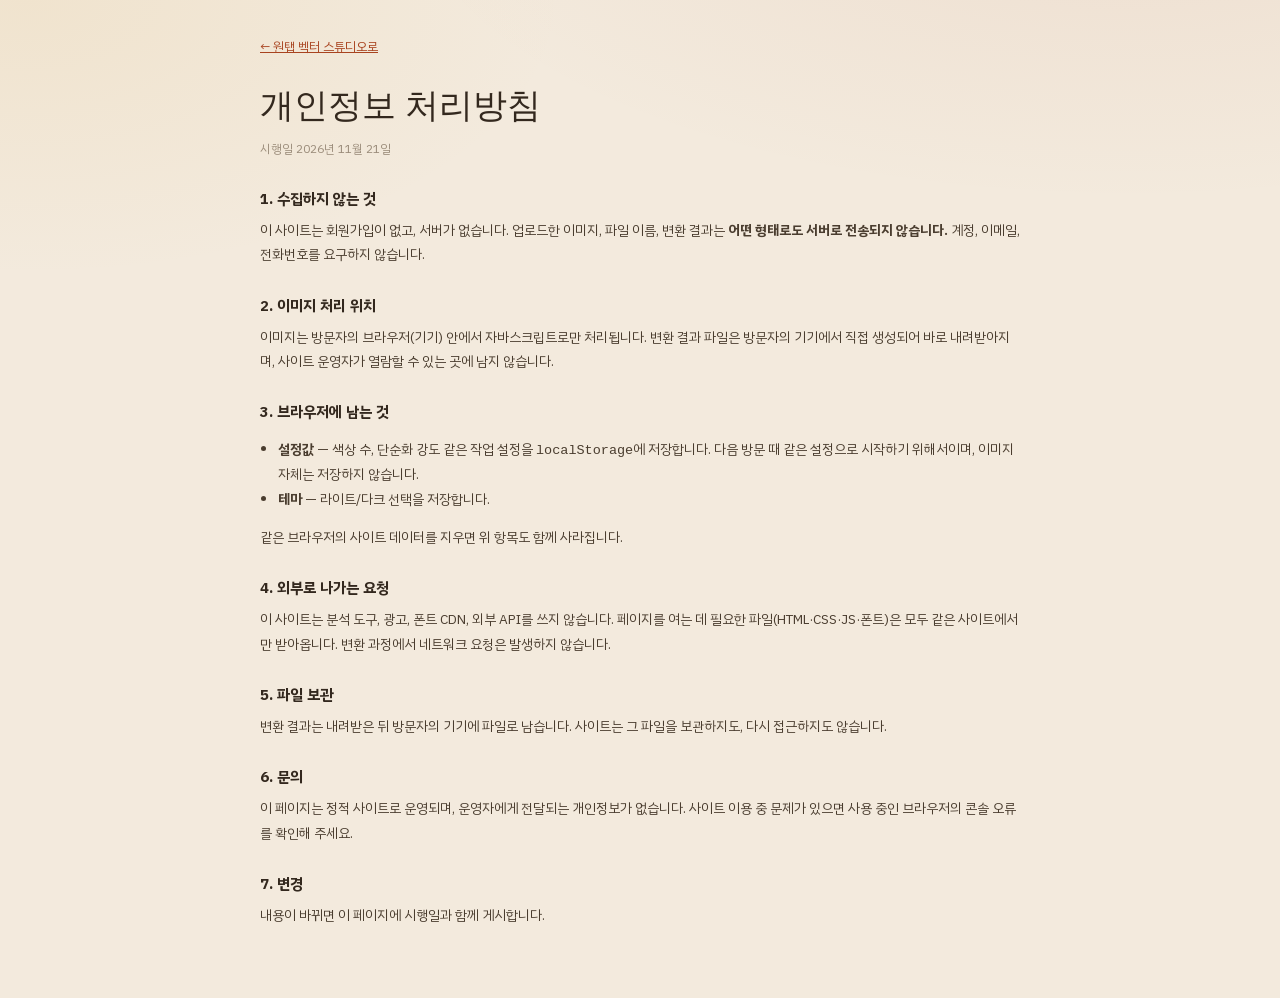
==== privacy.html @ 35d9eb22 "Deploy ai-vector-studio static web app (production files only)" ====
<!DOCTYPE html>
<html lang="ko" data-theme="light">
<head>
<meta charset="utf-8" />
<meta name="viewport" content="width=device-width, initial-scale=1" />
<title>개인정보 처리방침 — 원탭 벡터 스튜디오</title>
<meta name="description" content="원탭 벡터 스튜디오는 이미지를 서버로 보내지 않습니다. 브라우저 안에서만 처리하고 아무것도 저장하지 않습니다." />
<meta name="theme-color" content="#F3EADD" />
<link rel="icon" href="favicon.svg" type="image/svg+xml" />
<link rel="stylesheet" href="tokens.css" />
<link rel="stylesheet" href="styles.css" />
<style>
  .doc { max-width: 760px; margin: 0 auto; padding: 36px 0 70px; }
  .doc h1 { font-family: var(--font-num); font-size: 34px; font-weight: 400; margin-bottom: 6px; }
  .doc .date { color: var(--ink-4); font-size: 12px; margin-bottom: 26px; }
  .doc h2 { font-size: 15px; margin: 26px 0 8px; }
  .doc p, .doc li { font-size: 13.5px; color: var(--ink-2); line-height: 1.8; }
  .doc ul { padding-left: 18px; }
  .doc a { color: var(--accent); }
  .back { display: inline-block; margin-bottom: 22px; font-size: 12.5px; }
</style>
</head>
<body>
<main class="doc">
  <a class="back" href="index.html">← 원탭 벡터 스튜디오로</a>
  <h1>개인정보 처리방침</h1>
  <p class="date">시행일 2026년 11월 21일</p>

  <h2>1. 수집하지 않는 것</h2>
  <p>이 사이트는 회원가입이 없고, 서버가 없습니다. 업로드한 이미지, 파일 이름, 변환 결과는 <b>어떤 형태로도 서버로 전송되지 않습니다.</b> 계정, 이메일, 전화번호를 요구하지 않습니다.</p>

  <h2>2. 이미지 처리 위치</h2>
  <p>이미지는 방문자의 브라우저(기기) 안에서 자바스크립트로만 처리됩니다. 변환 결과 파일은 방문자의 기기에서 직접 생성되어 바로 내려받아지며, 사이트 운영자가 열람할 수 있는 곳에 남지 않습니다.</p>

  <h2>3. 브라우저에 남는 것</h2>
  <ul>
    <li><b>설정값</b> — 색상 수, 단순화 강도 같은 작업 설정을 <code>localStorage</code>에 저장합니다. 다음 방문 때 같은 설정으로 시작하기 위해서이며, 이미지 자체는 저장하지 않습니다.</li>
    <li><b>테마</b> — 라이트/다크 선택을 저장합니다.</li>
  </ul>
  <p>같은 브라우저의 사이트 데이터를 지우면 위 항목도 함께 사라집니다.</p>

  <h2>4. 외부로 나가는 요청</h2>
  <p>이 사이트는 분석 도구, 광고, 폰트 CDN, 외부 API를 쓰지 않습니다. 페이지를 여는 데 필요한 파일(HTML·CSS·JS·폰트)은 모두 같은 사이트에서만 받아옵니다. 변환 과정에서 네트워크 요청은 발생하지 않습니다.</p>

  <h2>5. 파일 보관</h2>
  <p>변환 결과는 내려받은 뒤 방문자의 기기에 파일로 남습니다. 사이트는 그 파일을 보관하지도, 다시 접근하지도 않습니다.</p>

  <h2>6. 문의</h2>
  <p>이 페이지는 정적 사이트로 운영되며, 운영자에게 전달되는 개인정보가 없습니다. 사이트 이용 중 문제가 있으면 사용 중인 브라우저의 콘솔 오류를 확인해 주세요.</p>

  <h2>7. 변경</h2>
  <p>내용이 바뀌면 이 페이지에 시행일과 함께 게시합니다.</p>
</main>
</body>
</html>
---- tokens.css ----
/* ============================================================
   tokens.css · packages/design-ref-engine.js 의 cream-editorial 프리셋을 그대로 출력
   생성: node -e "require('./packages/design-ref-engine.js').toCSS('cream-editorial')"
   ============================================================ */

/* 크림 에디토리얼 · Cream Editorial — generated by design-ref-engine v2.0.0 */
:root {
  /* color · 60-30-10 */
  --pm-bg: #F3EADD;   /* 60% */
  --pm-surface: #FFFCF6;   /* 30% */
  --pm-ink: #33281E;
  --pm-sub: #6A5B4A;
  --pm-line: #E0D2BE;
  --pm-accent: #A8431F;   /* 10% */
  --pm-accent-ink: #FFF8F0;
  --pm-accent-soft: #F6E3D6;

  /* type · modular scale 17px × 1.28 */
  --pm-font-display: "Nanum Myeongjo", "Noto Serif KR", "Apple SD Gothic Neo", Georgia, "Times New Roman", serif;
  --pm-font-body: "Pretendard", "Pretendard Variable", -apple-system, BlinkMacSystemFont, "Apple SD Gothic Neo", "Malgun Gothic", "Helvetica Neue", Arial, sans-serif;
  --pm-font-mono: "JetBrains Mono", "D2Coding", "SFMono-Regular", Consolas, "Liberation Mono", monospace;
  --pm-text-micro: 10px;
  --pm-leading-micro: 14px;
  --pm-tracking-micro: 0.12em;
  --pm-text-caption: 13px;
  --pm-leading-caption: 20px;
  --pm-tracking-caption: 0.02em;
  --pm-text-body: 17px;
  --pm-leading-body: 31px;
  --pm-tracking-body: 0.005em;
  --pm-text-lead: 22px;
  --pm-leading-lead: 37px;
  --pm-tracking-lead: 0em;
  --pm-text-h2: 36px;
  --pm-leading-h2: 48px;
  --pm-tracking-h2: 0em;
  --pm-text-h1: 46px;
  --pm-leading-h1: 54px;
  --pm-tracking-h1: -0.015em;
  --pm-text-display: 58px;
  --pm-leading-display: 63px;
  --pm-tracking-display: -0.02em;

  /* space · 8pt */
  --pm-space-0: 4px;
  --pm-space-1: 8px;
  --pm-space-2: 12px;
  --pm-space-3: 16px;
  --pm-space-4: 24px;
  --pm-space-5: 32px;
  --pm-space-6: 48px;
  --pm-space-7: 64px;
  --pm-space-8: 96px;
  --pm-gutter: 32px;
  --pm-margin: 56px;
  --pm-section-gap: 72px;
  --pm-max-width: 1080px;

  /* shape */
  --pm-radius: 4px;
  --pm-border: 1px solid #E0D2BE;
  --pm-shadow: 0 2px 18px -8px rgba(51,40,30,.22);
  --pm-cta-radius: 999px;
  --pm-cta-height: 52px;
}

.pm-canvas { background: var(--pm-bg); color: var(--pm-ink); }
.pm-card { background: var(--pm-surface); border-radius: var(--pm-radius); border: var(--pm-border); box-shadow: var(--pm-shadow); padding: var(--pm-space-5); }
.pm-display { font-family: var(--pm-font-display); font-size: var(--pm-text-display); line-height: var(--pm-leading-display); letter-spacing: var(--pm-tracking-display); font-weight: 700; }
.pm-h2 { font-family: var(--pm-font-display); font-size: var(--pm-text-h2); line-height: var(--pm-leading-h2); font-weight: 600; }
.pm-body { font-family: var(--pm-font-body); font-size: var(--pm-text-body); line-height: var(--pm-leading-body); color: var(--pm-ink); }
.pm-capa { font-family: var(--pm-font-body); font-size: var(--pm-text-caption); line-height: var(--pm-leading-caption); color: var(--pm-sub); }
.pm-cta { background: var(--pm-accent); color: var(--pm-accent-ink); border-radius: var(--pm-cta-radius); height: var(--pm-cta-height); font-weight: 700; }
.pm-badge { background: var(--pm-accent); color: var(--pm-accent-ink); }
---- styles.css ----
/* ============================================================
   원탭 벡터 스튜디오 · styles.css
   크림 에디토리얼(design-ref-engine) 토큰 위에 얹은 인쇄 도구 UI.
   빌드 없음. 라이트 기본 + [data-theme="dark"].
   ============================================================ */

@font-face {
  font-family: 'PlexKR';
  src: url('assets/fonts/plexkr-Regular.woff2') format('woff2');
  font-weight: 400; font-style: normal; font-display: swap;
}
@font-face {
  font-family: 'PlexKR';
  src: url('assets/fonts/plexkr-SemiBold.woff2') format('woff2');
  font-weight: 500 600; font-style: normal; font-display: swap;
}
@font-face {
  font-family: 'PlexKR';
  src: url('assets/fonts/plexkr-Bold.woff2') format('woff2');
  font-weight: 700 900; font-style: normal; font-display: swap;
}

:root {
  --font: 'PlexKR', -apple-system, BlinkMacSystemFont, 'Segoe UI', 'Apple SD Gothic Neo', 'Malgun Gothic', sans-serif;
  --font-num: Georgia, 'Times New Roman', 'Nanum Myeongjo', serif;
  --mono: ui-monospace, SFMono-Regular, 'SF Mono', Menlo, Consolas, monospace;

  --bg: var(--pm-bg);
  --surface: var(--pm-surface);
  --surface-2: #FBF5EA;
  --surface-3: #F6EDDF;
  --ink: var(--pm-ink);
  --ink-2: #4A3D2F;
  --ink-3: var(--pm-sub);
  --ink-4: #9A8B79;
  --line: var(--pm-line);
  --line-2: #D3C2AA;
  --accent: var(--pm-accent);
  --accent-2: #8C3618;
  --accent-soft: var(--pm-accent-soft);
  --ok: #2F6B3F;
  --ok-soft: #E7F0E4;
  --warn: #8A5A12;
  --warn-soft: #F8EEDB;
  --danger: #9C2A1C;
  --danger-soft: #F8E3DF;

  --r: 3px;
  --r-md: 6px;
  --shadow-1: 0 1px 2px rgba(51, 40, 30, .06);
  --shadow-2: 0 14px 34px -18px rgba(51, 40, 30, .38), 0 2px 6px rgba(51, 40, 30, .06);
  --topbar-h: 66px;
  --sheet: #FFFFFF;
}

[data-theme="dark"] {
  --bg: #17120D;
  --surface: #211A13;
  --surface-2: #251D15;
  --surface-3: #2C231A;
  --ink: #F3E8D8;
  --ink-2: #DFD0BB;
  --ink-3: #B5A38C;
  --ink-4: #8A7862;
  --line: #3A2E22;
  --line-2: #4A3A2A;
  --accent: #E0743F;
  --accent-2: #F09060;
  --accent-soft: #3A2418;
  --ok: #8CC79A;
  --ok-soft: #23301F;
  --warn: #E0B268;
  --warn-soft: #33281A;
  --danger: #E58B7B;
  --danger-soft: #38201B;
  --shadow-1: 0 1px 2px rgba(0, 0, 0, .4);
  --shadow-2: 0 18px 40px -20px rgba(0, 0, 0, .8), 0 2px 8px rgba(0, 0, 0, .4);
  --sheet: #FFFDF8;
}

* { box-sizing: border-box; }
html { -webkit-text-size-adjust: 100%; }
body {
  margin: 0;
  font-family: var(--font);
  font-size: 14px;
  line-height: 1.6;
  color: var(--ink);
  background: var(--bg);
  background-image:
    radial-gradient(1200px 520px at 88% -12%, rgba(168, 67, 31, .07), rgba(168, 67, 31, 0) 62%),
    radial-gradient(900px 460px at 2% 0%, rgba(214, 168, 74, .10), rgba(214, 168, 74, 0) 60%);
  min-height: 100vh;
}
h1, h2, h3, p, figure { margin: 0; }
button, input, select { font: inherit; color: inherit; }
button { cursor: pointer; background: none; border: 0; }
a { color: var(--accent); }

.skip {
  position: absolute; left: -999px; top: 0; z-index: 100;
  background: var(--accent); color: #fff; padding: 10px 16px;
}
.skip:focus { left: 8px; top: 8px; }

/* ── 상단 바 ───────────────────────────────────────────── */
.topbar {
  position: sticky; top: 0; z-index: 40;
  height: var(--topbar-h);
  background: color-mix(in srgb, var(--surface) 88%, transparent);
  backdrop-filter: blur(10px);
  border-bottom: 1px solid var(--line);
}
.bar-in {
  max-width: 1760px; height: 100%; margin: 0 auto;
  padding: 0 22px;
  display: flex; align-items: center; gap: 26px;
}
.brand { display: flex; align-items: center; gap: 11px; text-decoration: none; color: inherit; flex: none; }
.brand svg { display: block; }
.brand-t { display: flex; flex-direction: column; line-height: 1.12; }
.brand-t strong { font-size: 16.5px; font-weight: 700; letter-spacing: -.015em; }
.brand-t em {
  font-style: normal; font-size: 9.5px; letter-spacing: .17em;
  color: var(--ink-4); font-weight: 600; margin-top: 3px;
}
.tabs { display: flex; gap: 2px; flex: none; }
.tab {
  padding: 8px 14px; font-size: 13.5px; font-weight: 600; color: var(--ink-3);
  border-bottom: 2px solid transparent; margin-bottom: -19px; padding-bottom: 21px;
  transition: color .15s;
}
.tab:hover { color: var(--ink); }
.tab.is-on { color: var(--ink); border-bottom-color: var(--accent); }
.bar-actions { margin-left: auto; display: flex; align-items: center; gap: 10px; }
.status {
  font-size: 11.5px; color: var(--ink-4); letter-spacing: .02em;
  font-variant-numeric: tabular-nums; min-width: 74px; text-align: right;
}
.status.is-run { color: var(--accent); }
.status.is-done { color: var(--ok); }

.btn {
  display: inline-flex; align-items: center; gap: 7px;
  height: 36px; padding: 0 15px; border-radius: 999px;
  border: 1px solid var(--line-2); background: var(--surface);
  font-size: 13px; font-weight: 600; color: var(--ink);
  transition: background .15s, border-color .15s, transform .1s;
}
.btn:hover { background: var(--surface-3); }
.btn:active { transform: translateY(1px); }
.btn-primary {
  background: var(--accent); border-color: var(--accent); color: var(--pm-accent-ink);
}
.btn-primary:hover { background: var(--accent-2); border-color: var(--accent-2); }
.btn:disabled { opacity: .45; cursor: not-allowed; }
.btn-sm { height: 31px; padding: 0 12px; font-size: 12px; }
.icon-btn {
  width: 36px; height: 36px; border-radius: 50%; border: 1px solid var(--line-2);
  display: grid; place-items: center; color: var(--ink-2); background: var(--surface);
}
.icon-btn:hover { background: var(--surface-3); }

/* ── 뷰 전환 ───────────────────────────────────────────── */
.view { display: none; }
.view.is-on { display: block; }
main { max-width: 1760px; margin: 0 auto; padding: 18px 22px 60px; }

/* ── 스튜디오 3단 ─────────────────────────────────────── */
.studio {
  display: grid;
  grid-template-columns: 302px minmax(0, 1fr) 330px;
  gap: 16px;
  align-items: start;
}
.panel {
  background: var(--surface);
  border: 1px solid var(--line);
  border-radius: var(--r-md);
  box-shadow: var(--shadow-1);
}
.panel-in, .panel-out {
  position: sticky; top: calc(var(--topbar-h) + 16px);
  max-height: calc(100vh - var(--topbar-h) - 32px);
  overflow-y: auto;
  overscroll-behavior: contain;
  scrollbar-width: thin;
}
.blk { padding: 14px 16px 16px; border-bottom: 1px solid var(--line); }
.blk:last-child { border-bottom: 0; }
.blk h2 {
  display: flex; align-items: baseline; gap: 8px;
  font-size: 11px; letter-spacing: .14em; text-transform: uppercase;
  color: var(--ink-3); font-weight: 700; margin-bottom: 11px;
}
.blk h2 span {
  font-family: var(--font-num); font-size: 12px; letter-spacing: 0;
  color: var(--accent); font-style: italic;
}
.hint { font-size: 11.5px; color: var(--ink-4); line-height: 1.5; }
.hint em { font-style: normal; color: var(--ink-2); }

/* 업로드 */
.drop {
  border: 1px dashed var(--line-2); border-radius: var(--r);
  padding: 18px 12px; text-align: center; background: var(--surface-2);
  transition: border-color .15s, background .15s; cursor: pointer;
}
.drop:hover, .drop.is-over { border-color: var(--accent); background: var(--accent-soft); }
.drop svg { color: var(--accent); }
.drop strong { display: block; font-size: 13px; margin-top: 6px; }
.drop small { display: block; font-size: 11px; color: var(--ink-4); margin-top: 3px; }
.samples { display: grid; grid-template-columns: repeat(3, 1fr); gap: 6px; margin-top: 9px; }
.sample {
  border: 1px solid var(--line); border-radius: var(--r); overflow: hidden;
  background: var(--surface-2); padding: 0; position: relative; aspect-ratio: 1;
}
.sample img, .sample canvas { width: 100%; height: 100%; display: block; object-fit: cover; }
.sample span {
  position: absolute; inset: auto 0 0 0; font-size: 9.5px; letter-spacing: .04em;
  background: rgba(51, 40, 30, .72); color: #fff; padding: 2px 0; text-align: center;
}
.sample.is-on { outline: 2px solid var(--accent); outline-offset: 1px; }

/* 라벨·슬라이더 */
.row { display: flex; align-items: center; justify-content: space-between; gap: 10px; margin: 10px 0 4px; }
.row:first-child { margin-top: 0; }
.lab { font-size: 12.5px; color: var(--ink-2); font-weight: 500; }
.val {
  font-family: var(--mono); font-size: 11.5px; color: var(--ink-3);
  background: var(--surface-3); border: 1px solid var(--line);
  padding: 1px 6px; border-radius: 3px; font-variant-numeric: tabular-nums;
}
input[type="range"] {
  -webkit-appearance: none; appearance: none; width: 100%; height: 20px;
  background: none; margin: 2px 0 0;
}
input[type="range"]::-webkit-slider-runnable-track {
  height: 3px; background: var(--line-2); border-radius: 2px;
}
input[type="range"]::-moz-range-track { height: 3px; background: var(--line-2); border-radius: 2px; }
input[type="range"]::-webkit-slider-thumb {
  -webkit-appearance: none; width: 15px; height: 15px; border-radius: 50%;
  background: var(--surface); border: 2px solid var(--accent); margin-top: -6px;
  box-shadow: var(--shadow-1); cursor: pointer;
}
input[type="range"]::-moz-range-thumb {
  width: 13px; height: 13px; border-radius: 50%; background: var(--surface);
  border: 2px solid var(--accent); cursor: pointer;
}
input[type="range"]:focus-visible { outline: 2px solid var(--accent); outline-offset: 4px; }

.chips { display: flex; flex-wrap: wrap; gap: 5px; }
.chip {
  min-width: 38px; height: 29px; padding: 0 9px; border-radius: 3px;
  border: 1px solid var(--line-2); background: var(--surface-2);
  font-size: 12px; font-weight: 600; color: var(--ink-2);
  font-variant-numeric: tabular-nums;
}
.chip:hover { border-color: var(--accent); color: var(--ink); }
.chip.is-on { background: var(--ink); border-color: var(--ink); color: var(--surface); }
.seg {
  display: flex; border: 1px solid var(--line-2); border-radius: 3px; overflow: hidden;
}
.seg button {
  flex: 1; height: 29px; font-size: 12px; font-weight: 600; color: var(--ink-3);
  background: var(--surface-2); border-right: 1px solid var(--line);
}
.seg button:last-child { border-right: 0; }
.seg button.is-on { background: var(--ink); color: var(--surface); }

.swatches { display: flex; flex-wrap: wrap; gap: 4px; margin-top: 9px; }
.sw {
  width: 22px; height: 22px; border-radius: 3px; border: 1px solid rgba(51, 40, 30, .18);
  position: relative;
}
.sw::after {
  content: attr(data-hex); position: absolute; inset: 100% auto auto 0; display: none;
}
.sw:hover { transform: scale(1.12); }

/* ── 스테이지 ─────────────────────────────────────────── */
.stage {
  background: var(--surface);
  border: 1px solid var(--line);
  border-radius: var(--r-md);
  box-shadow: var(--shadow-2);
  overflow: hidden;
  display: flex; flex-direction: column;
  height: calc(100vh - var(--topbar-h) - 46px);
  min-height: 600px;
  position: relative;
}
.stage-bar {
  display: flex; align-items: center; gap: 14px;
  padding: 10px 14px; border-bottom: 1px solid var(--line);
  background: var(--surface-2); flex-wrap: wrap;
}
.seg-sm { display: inline-flex; border: 1px solid var(--line-2); border-radius: 3px; overflow: hidden; }
.seg-sm button {
  height: 28px; padding: 0 11px; font-size: 12px; font-weight: 600; color: var(--ink-3);
  border-right: 1px solid var(--line); background: var(--surface);
}
.seg-sm button:last-child { border-right: 0; }
.seg-sm button.is-on { background: var(--ink); color: var(--surface); }
.zoom { margin-left: auto; display: flex; align-items: center; gap: 6px; }
.zoom .lab { font-size: 11.5px; }
.toggle { display: inline-flex; align-items: center; gap: 5px; font-size: 11.5px; color: var(--ink-3); }
.toggle input { accent-color: var(--accent); }

.compare {
  flex: 1; display: grid; grid-template-columns: 1fr 1fr; gap: 1px;
  background: var(--line); position: relative; min-height: 0;
}
.compare.is-overlay { grid-template-columns: 1fr; }
.pane {
  position: relative; overflow: auto; background:
    linear-gradient(45deg, var(--surface-3) 25%, transparent 25%, transparent 75%, var(--surface-3) 75%) 0 0/16px 16px,
    linear-gradient(45deg, var(--surface-3) 25%, var(--surface-2) 25%, var(--surface-2) 75%, var(--surface-3) 75%) 8px 8px/16px 16px;
  min-height: 0;
  scrollbar-width: thin;
}
.pane.is-plain {
  background: var(--sheet);
}
.pane-tag {
  position: sticky; left: 0; top: 0; z-index: 3;
  display: inline-flex; align-items: center; gap: 6px;
  margin: 10px;
  padding: 3px 9px; border-radius: 999px;
  font-size: 10.5px; letter-spacing: .1em; text-transform: uppercase; font-weight: 700;
  background: rgba(51, 40, 30, .82); color: #F8F1E4;
  pointer-events: none;
}
.zoombox { margin: 0 auto; transform-origin: 0 0; position: relative; }
.zoombox canvas, .zoombox svg { display: block; }
#vecHolder svg { display: block; width: 100%; height: 100%; }
.overlay { display: none; position: absolute; inset: 0; pointer-events: none; opacity: .55; }
.overlay svg { width: 100%; height: 100%; display: block; }
.overlay-wrap { position: absolute; inset: 0; pointer-events: none; }
.overlay-wrap svg { width: 100%; height: 100%; display: block; }

.stats {
  display: grid; grid-template-columns: repeat(6, 1fr);
  border-top: 1px solid var(--line); background: var(--surface-2);
}
.stat { padding: 10px 12px; border-right: 1px solid var(--line); }
.stat:last-child { border-right: 0; }
.stat dt { font-size: 9.5px; letter-spacing: .1em; text-transform: uppercase; color: var(--ink-4); font-weight: 700; }
.stat dd {
  margin: 2px 0 0; font-family: var(--font-num); font-size: 19px; line-height: 1.15;
  font-variant-numeric: tabular-nums;
}
.stat dd small { font-family: var(--font); font-size: 10.5px; color: var(--ink-4); margin-left: 2px; }
.stat.is-accent dd { color: var(--accent); }

/* 빈 상태 */
.empty {
  position: absolute; inset: 0; display: grid; place-items: center; text-align: center;
  padding: 30px; z-index: 2; background: var(--surface);
}
.empty h3 { font-family: var(--font-num); font-size: 22px; font-weight: 400; margin-bottom: 6px; }
.empty p { color: var(--ink-3); font-size: 12.5px; max-width: 34ch; }

/* ── 내보내기 ─────────────────────────────────────────── */
.fmts { display: grid; gap: 6px; }
.fmt {
  display: flex; align-items: center; gap: 10px; width: 100%; text-align: left;
  border: 1px solid var(--line); border-radius: var(--r); padding: 9px 10px;
  background: var(--surface-2); transition: border-color .15s, background .15s;
}
.fmt:hover { border-color: var(--accent); background: var(--accent-soft); }
.fmt.is-primary { border-color: var(--line-2); background: var(--surface); }
.fmt .tag {
  width: 40px; height: 30px; flex: none; display: grid; place-items: center;
  font-family: var(--mono); font-size: 10.5px; font-weight: 700; letter-spacing: .02em;
  border: 1px solid var(--line-2); border-radius: 3px; color: var(--accent);
  background: var(--surface);
}
.fmt .m { min-width: 0; flex: 1; }
.fmt .m b { display: block; font-size: 12.5px; font-weight: 600; }
.fmt .m span { display: block; font-size: 10.5px; color: var(--ink-4); white-space: nowrap; overflow: hidden; text-overflow: ellipsis; }
.fmt .sz { font-family: var(--mono); font-size: 11px; color: var(--ink-3); }

.opt-row { display: flex; align-items: center; justify-content: space-between; gap: 8px; margin-top: 9px; }
.opt-row .lab { font-size: 12px; }
input[type="text"] {
  width: 100%; height: 32px; padding: 0 9px; border: 1px solid var(--line-2);
  border-radius: 3px; background: var(--surface); font-size: 12.5px;
  font-family: var(--mono);
}
input[type="text"]:focus { outline: 2px solid var(--accent); outline-offset: -1px; }
select {
  height: 30px; padding: 0 24px 0 8px; border: 1px solid var(--line-2);
  border-radius: 3px; background: var(--surface); font-size: 12px;
  appearance: none;
  background-image: linear-gradient(45deg, transparent 50%, var(--ink-3) 50%), linear-gradient(135deg, var(--ink-3) 50%, transparent 50%);
  background-position: calc(100% - 13px) 13px, calc(100% - 8px) 13px;
  background-size: 5px 5px, 5px 5px;
  background-repeat: no-repeat;
}
.note {
  margin-top: 10px; padding: 9px 10px; border-left: 2px solid var(--accent);
  background: var(--accent-soft); font-size: 11.5px; color: var(--ink-2); line-height: 1.55;
  border-radius: 0 3px 3px 0;
}
.note b { color: var(--ink); }

/* ── 가이드 뷰 ────────────────────────────────────────── */
.guide { max-width: 880px; margin: 0 auto; }
.guide-head { padding: 34px 0 22px; border-bottom: 1px solid var(--line); margin-bottom: 26px; }
.guide-head .kick {
  font-size: 10.5px; letter-spacing: .16em; text-transform: uppercase;
  color: var(--accent); font-weight: 700;
}
.guide-head h1 {
  font-family: var(--font-num); font-size: 40px; line-height: 1.18;
  font-weight: 400; letter-spacing: -.02em; margin: 8px 0 10px;
}
.guide-head p { color: var(--ink-3); font-size: 14.5px; max-width: 62ch; }
.guide h2 {
  font-family: var(--font-num); font-size: 22px; font-weight: 400;
  margin: 34px 0 10px; padding-bottom: 7px; border-bottom: 1px solid var(--line);
}
.guide h3 { font-size: 13.5px; margin: 18px 0 6px; }
.guide p, .guide li { font-size: 13.5px; color: var(--ink-2); line-height: 1.75; }
.guide ul, .guide ol { padding-left: 18px; margin: 8px 0; }
.guide li { margin-bottom: 5px; }
.guide code {
  font-family: var(--mono); font-size: 12px; background: var(--surface-3);
  padding: 1px 5px; border-radius: 3px; border: 1px solid var(--line);
}
.tbl { width: 100%; border-collapse: collapse; margin: 12px 0; font-size: 12.5px; }
.tbl th, .tbl td { text-align: left; padding: 7px 10px; border-bottom: 1px solid var(--line); }
.tbl th { font-size: 10.5px; letter-spacing: .09em; text-transform: uppercase; color: var(--ink-4); }
.tbl td:first-child { font-family: var(--mono); font-size: 11.5px; color: var(--accent); white-space: nowrap; }

.foot {
  max-width: 1760px; margin: 0 auto; padding: 22px;
  display: flex; flex-wrap: wrap; gap: 10px 18px; align-items: center;
  border-top: 1px solid var(--line); font-size: 11.5px; color: var(--ink-4);
}
.foot a { color: var(--ink-3); }

/* 진행바 */
.progress {
  position: absolute; left: 0; right: 0; top: 0; height: 2px; z-index: 5;
  background: linear-gradient(90deg, var(--accent), #D6A84A, var(--accent));
  background-size: 200% 100%;
  animation: slide 1.1s linear infinite;
  opacity: 0; transition: opacity .2s;
}
.progress.is-on { opacity: 1; }
@keyframes slide { from { background-position: 0 0; } to { background-position: -200% 0; } }

/* 토스트 */
.toast {
  position: fixed; left: 50%; bottom: 22px; transform: translate(-50%, 14px);
  background: var(--ink); color: var(--surface); font-size: 12.5px; font-weight: 600;
  padding: 9px 16px; border-radius: 999px; opacity: 0; pointer-events: none;
  transition: opacity .2s, transform .2s; z-index: 90; box-shadow: var(--shadow-2);
}
.toast.is-on { opacity: 1; transform: translate(-50%, 0); }

/* ── 반응형 ───────────────────────────────────────────── */
@media (max-width: 1320px) {
  .studio { grid-template-columns: 276px minmax(0, 1fr) 296px; }
  .stats { grid-template-columns: repeat(3, 1fr); }
  .stat:nth-child(3n) { border-right: 0; }
}
@media (max-width: 1080px) {
  .studio { grid-template-columns: 1fr; }
  .panel-in, .panel-out { position: static; max-height: none; }
  .stage { order: -1; height: auto; min-height: 0; }
  .compare { grid-template-columns: 1fr; grid-auto-rows: minmax(220px, 42vh); }
  .pane { min-height: 0; }
  .bar-in { gap: 12px; padding: 0 14px; }
  .brand-t em { display: none; }
  main { padding: 14px 14px 48px; }
}
@media (max-width: 620px) {
  :root { --topbar-h: 58px; }
  .brand-t strong { font-size: 14px; }
  .brand-t em { display: none; }
  .tabs { gap: 0; }
  .tab { padding: 6px 9px; font-size: 12.5px; margin-bottom: -16px; padding-bottom: 18px; }
  .status { display: none; }
  .bar-actions { gap: 6px; }
  #quickSvg { width: 36px; padding: 0; justify-content: center; }
  #quickSvg .lbl { display: none; }
  .stage-bar { gap: 8px; padding: 8px 10px; }
  .zoom { margin-left: 0; width: 100%; }
  .stats { grid-template-columns: repeat(2, 1fr); }
  .stat { padding: 8px 10px; }
  .stat:nth-child(2n) { border-right: 0; }
  .stat:nth-child(3n) { border-right: 1px solid var(--line); }
  .stat dd { font-size: 17px; }
  .compare { min-height: 0; }
  .pane { min-height: 240px; }
  .guide-head h1 { font-size: 30px; }
  .guide-head { padding-top: 20px; }
}

@media (prefers-reduced-motion: reduce) {
  * { animation-duration: .01ms !important; transition-duration: .01ms !important; }
}
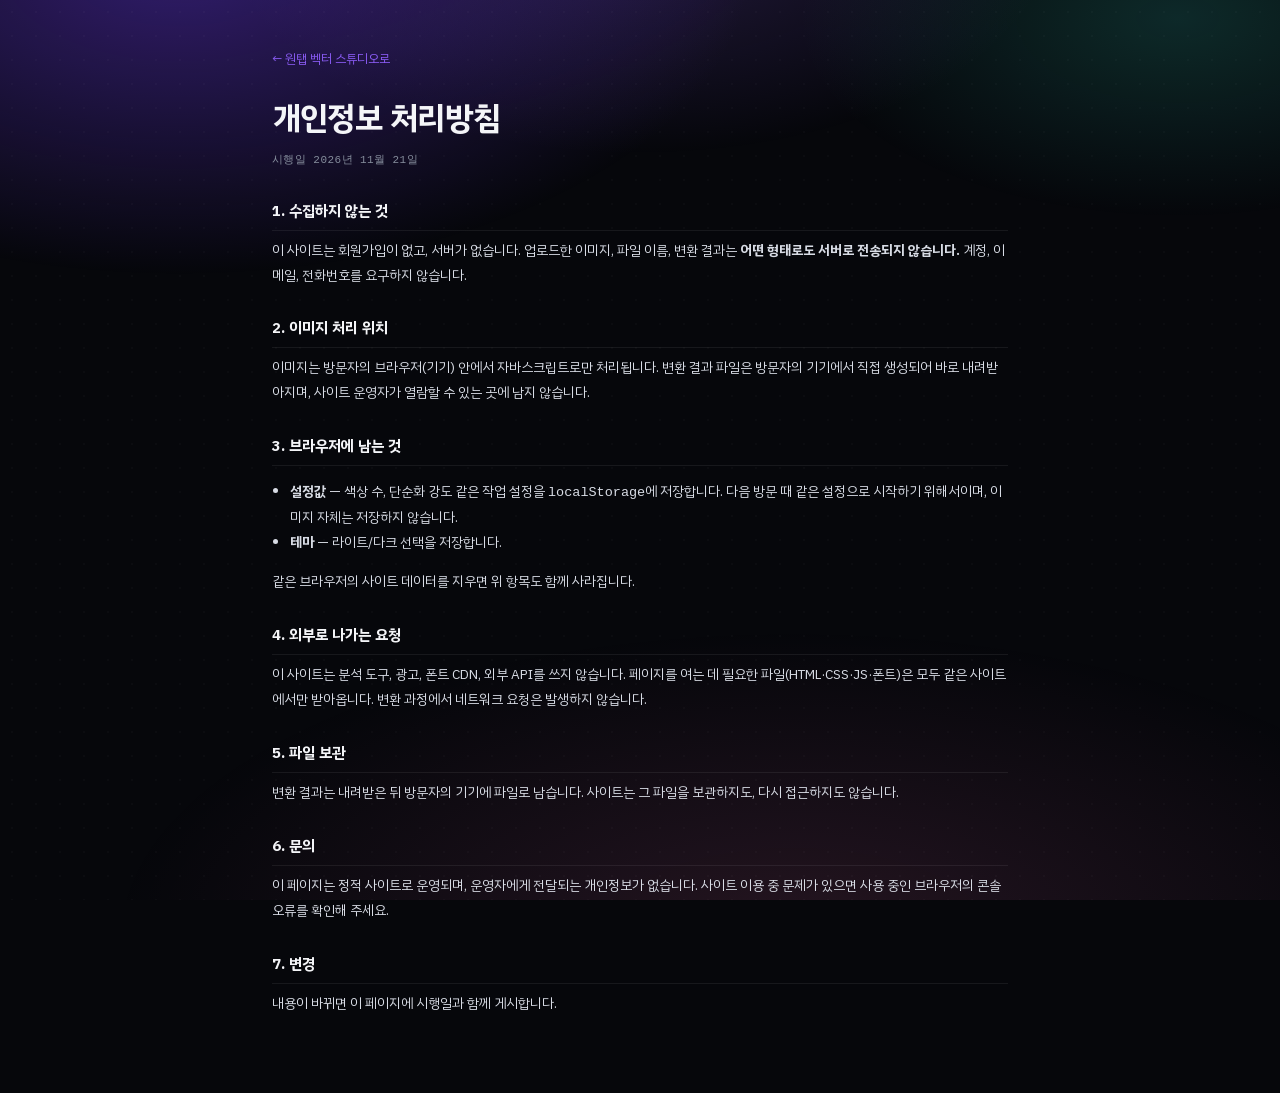
==== commit b4ec592a: "Redesign: C direction (Dark Glass Studio) — dark canvas #06070B, glass panels, violet/mint accents, " ====
--- a/privacy.html
+++ b/privacy.html
@@ -1,23 +1,24 @@
 <!DOCTYPE html>
-<html lang="ko" data-theme="light">
+<html lang="ko" data-theme="dark">
 <head>
 <meta charset="utf-8" />
 <meta name="viewport" content="width=device-width, initial-scale=1" />
+<meta name="color-scheme" content="dark light" />
 <title>개인정보 처리방침 — 원탭 벡터 스튜디오</title>
 <meta name="description" content="원탭 벡터 스튜디오는 이미지를 서버로 보내지 않습니다. 브라우저 안에서만 처리하고 아무것도 저장하지 않습니다." />
-<meta name="theme-color" content="#F3EADD" />
+<meta name="theme-color" content="#06070B" />
 <link rel="icon" href="favicon.svg" type="image/svg+xml" />
 <link rel="stylesheet" href="tokens.css" />
 <link rel="stylesheet" href="styles.css" />
 <style>
-  .doc { max-width: 760px; margin: 0 auto; padding: 36px 0 70px; }
-  .doc h1 { font-family: var(--font-num); font-size: 34px; font-weight: 400; margin-bottom: 6px; }
-  .doc .date { color: var(--ink-4); font-size: 12px; margin-bottom: 26px; }
-  .doc h2 { font-size: 15px; margin: 26px 0 8px; }
-  .doc p, .doc li { font-size: 13.5px; color: var(--ink-2); line-height: 1.8; }
+  .doc { max-width: 780px; margin: 0 auto; padding: 48px 22px 76px; }
+  .doc h1 { font-size: 32px; font-weight: 800; letter-spacing: -.04em; margin-bottom: 6px; }
+  .doc .date { font-family: var(--mono); color: var(--ink-4); font-size: 11px; letter-spacing: .04em; margin-bottom: 28px; }
+  .doc h2 { font-size: 15px; font-weight: 700; margin: 28px 0 8px; padding-bottom: 7px; border-bottom: 1px solid var(--hairline); }
+  .doc p, .doc li { font-size: 13.5px; color: var(--ink-2); line-height: 1.85; }
   .doc ul { padding-left: 18px; }
   .doc a { color: var(--accent); }
-  .back { display: inline-block; margin-bottom: 22px; font-size: 12.5px; }
+  .back { display: inline-block; margin-bottom: 24px; font-size: 12.5px; color: var(--accent-text); }
 </style>
 </head>
 <body>
--- a/tokens.css
+++ b/tokens.css
@@ -1,74 +1,96 @@
 /* ============================================================
-   tokens.css · packages/design-ref-engine.js 의 cream-editorial 프리셋을 그대로 출력
-   생성: node -e "require('./packages/design-ref-engine.js').toCSS('cream-editorial')"
+   tokens.css · C안 Dark Glass Studio
+   캔버스 #06070B · 글래스 rgba(255,255,255,.05) + 1px 보더 .11
+   포인트: 바이올렛 #8B5CF6 (상태·액션) · 민트 #34E0C8 (성공·수치)
+   prefers-reduced-transparency 폴백: 불투명 #14151B
    ============================================================ */
 
-/* 크림 에디토리얼 · Cream Editorial — generated by design-ref-engine v2.0.0 */
 :root {
-  /* color · 60-30-10 */
-  --pm-bg: #F3EADD;   /* 60% */
-  --pm-surface: #FFFCF6;   /* 30% */
-  --pm-ink: #33281E;
-  --pm-sub: #6A5B4A;
-  --pm-line: #E0D2BE;
-  --pm-accent: #A8431F;   /* 10% */
-  --pm-accent-ink: #FFF8F0;
-  --pm-accent-soft: #F6E3D6;
+  /* ── canvas ───────────────────────────────────────────── */
+  --pm-canvas: #06070B;          /* 60% — 화면 바닥 */
+  --pm-canvas-2: #0A0C12;        /* 캔버스 안쪽(비교 패널) */
+  --pm-canvas-3: #0E1016;
+  --pm-opaque: #14151B;          /* 투명도 줄이기 폴백 */
 
-  /* type · modular scale 17px × 1.28 */
-  --pm-font-display: "Nanum Myeongjo", "Noto Serif KR", "Apple SD Gothic Neo", Georgia, "Times New Roman", serif;
-  --pm-font-body: "Pretendard", "Pretendard Variable", -apple-system, BlinkMacSystemFont, "Apple SD Gothic Neo", "Malgun Gothic", "Helvetica Neue", Arial, sans-serif;
-  --pm-font-mono: "JetBrains Mono", "D2Coding", "SFMono-Regular", Consolas, "Liberation Mono", monospace;
+  /* ── glass (30%) ──────────────────────────────────────── */
+  --pm-glass: rgba(255, 255, 255, .05);
+  --pm-glass-2: rgba(255, 255, 255, .085);
+  --pm-glass-3: rgba(255, 255, 255, .13);
+  --pm-edge: rgba(255, 255, 255, .11);   /* 1px 보더 */
+  --pm-edge-2: rgba(255, 255, 255, .2);
+  --pm-hairline: rgba(255, 255, 255, .07);
+  --pm-blur: 18px;
+
+  /* ── ink ──────────────────────────────────────────────── */
+  --pm-ink: #F4F5F8;
+  --pm-ink-2: #D8DCE5;
+  --pm-sub: #9BA2B0;
+  --pm-sub-2: #7E8797;
+
+  /* ── accent (10%) ─────────────────────────────────────── */
+  --pm-violet: #8B5CF6;          /* 상태·액션 */
+  --pm-violet-deep: #6D3BEF;
+  --pm-violet-lift: #A47BFF;
+  --pm-violet-ink: #C4B5FD;
+  --pm-teal: #34E0C8;            /* 성공·수치 */
+  --pm-pink: #F472B6;
+  --pm-warn: #FBBF24;
+  --pm-danger: #FB7185;
+
+  /* ── type ─────────────────────────────────────────────── */
+  --pm-font-sans: 'PlexKR', -apple-system, BlinkMacSystemFont, 'Segoe UI', 'Apple SD Gothic Neo', 'Malgun Gothic', sans-serif;
+  --pm-font-mono: ui-monospace, SFMono-Regular, 'SF Mono', Menlo, Consolas, monospace;
   --pm-text-micro: 10px;
-  --pm-leading-micro: 14px;
-  --pm-tracking-micro: 0.12em;
-  --pm-text-caption: 13px;
-  --pm-leading-caption: 20px;
-  --pm-tracking-caption: 0.02em;
-  --pm-text-body: 17px;
-  --pm-leading-body: 31px;
-  --pm-tracking-body: 0.005em;
-  --pm-text-lead: 22px;
-  --pm-leading-lead: 37px;
-  --pm-tracking-lead: 0em;
-  --pm-text-h2: 36px;
-  --pm-leading-h2: 48px;
-  --pm-tracking-h2: 0em;
-  --pm-text-h1: 46px;
-  --pm-leading-h1: 54px;
-  --pm-tracking-h1: -0.015em;
-  --pm-text-display: 58px;
-  --pm-leading-display: 63px;
-  --pm-tracking-display: -0.02em;
+  --pm-text-caption: 11.5px;
+  --pm-text-body: 13.5px;
+  --pm-text-lead: 15px;
+  --pm-text-h1: 58px;
 
-  /* space · 8pt */
-  --pm-space-0: 4px;
-  --pm-space-1: 8px;
-  --pm-space-2: 12px;
-  --pm-space-3: 16px;
-  --pm-space-4: 24px;
-  --pm-space-5: 32px;
-  --pm-space-6: 48px;
-  --pm-space-7: 64px;
-  --pm-space-8: 96px;
-  --pm-gutter: 32px;
-  --pm-margin: 56px;
-  --pm-section-gap: 72px;
-  --pm-max-width: 1080px;
-
-  /* shape */
-  --pm-radius: 4px;
-  --pm-border: 1px solid #E0D2BE;
-  --pm-shadow: 0 2px 18px -8px rgba(51,40,30,.22);
-  --pm-cta-radius: 999px;
-  --pm-cta-height: 52px;
+  /* ── shape · space ────────────────────────────────────── */
+  --pm-radius-sm: 8px;
+  --pm-radius: 12px;
+  --pm-radius-lg: 16px;
+  --pm-radius-xl: 20px;
+  --pm-radius-pill: 999px;
+  --pm-space-1: 4px;
+  --pm-space-2: 8px;
+  --pm-space-3: 12px;
+  --pm-space-4: 16px;
+  --pm-space-5: 24px;
+  --pm-space-6: 32px;
+  --pm-space-7: 48px;
+  --pm-shadow-card: 0 24px 60px -46px #000, inset 0 1px 0 rgba(255, 255, 255, .10);
+  --pm-shadow-pop: 0 30px 70px -40px #000, inset 0 1px 0 rgba(255, 255, 255, .18);
 }
 
-.pm-canvas { background: var(--pm-bg); color: var(--pm-ink); }
-.pm-card { background: var(--pm-surface); border-radius: var(--pm-radius); border: var(--pm-border); box-shadow: var(--pm-shadow); padding: var(--pm-space-5); }
-.pm-display { font-family: var(--pm-font-display); font-size: var(--pm-text-display); line-height: var(--pm-leading-display); letter-spacing: var(--pm-tracking-display); font-weight: 700; }
-.pm-h2 { font-family: var(--pm-font-display); font-size: var(--pm-text-h2); line-height: var(--pm-leading-h2); font-weight: 600; }
-.pm-body { font-family: var(--pm-font-body); font-size: var(--pm-text-body); line-height: var(--pm-leading-body); color: var(--pm-ink); }
-.pm-capa { font-family: var(--pm-font-body); font-size: var(--pm-text-caption); line-height: var(--pm-leading-caption); color: var(--pm-sub); }
-.pm-cta { background: var(--pm-accent); color: var(--pm-accent-ink); border-radius: var(--pm-cta-radius); height: var(--pm-cta-height); font-weight: 700; }
-.pm-badge { background: var(--pm-accent); color: var(--pm-accent-ink); }
+/* 호환용 별칭 — 예전 이름을 쓰는 화면·문서가 있어도 깨지지 않게 */
+:root {
+  --pm-bg: var(--pm-canvas);
+  --pm-surface: var(--pm-glass);
+  --pm-line: var(--pm-edge);
+  --pm-accent: var(--pm-violet);
+  --pm-accent-ink: #FFFFFF;
+  --pm-accent-soft: rgba(139, 92, 246, .16);
+  --pm-font-body: var(--pm-font-sans);
+  --pm-font-display: var(--pm-font-sans);
+  --pm-font-mono-stack: var(--pm-font-mono);
+}
+
+/* 불투명 폴백 — 투명도 줄이기 설정이거나 backdrop-filter가 없을 때 */
+@media (prefers-reduced-transparency: reduce) {
+  :root {
+    --pm-glass: #14151B;
+    --pm-glass-2: #191A22;
+    --pm-glass-3: #20212B;
+    --pm-edge: rgba(255, 255, 255, .16);
+    --pm-edge-2: rgba(255, 255, 255, .24);
+    --pm-blur: 0px;
+  }
+}
+
+.pm-canvas { background: var(--pm-canvas); color: var(--pm-ink); }
+.pm-glass   { background: var(--pm-glass); border: 1px solid var(--pm-edge); border-radius: var(--pm-radius-lg); }
+.pm-kicker  { font-family: var(--pm-font-mono); font-size: var(--pm-text-micro); letter-spacing: .14em; text-transform: uppercase; color: var(--pm-sub); }
+.pm-num     { font-variant-numeric: tabular-nums; letter-spacing: -.02em; }
+.pm-accent  { color: var(--pm-violet-ink); }
+.pm-ok      { color: var(--pm-teal); }
--- a/styles.css
+++ b/styles.css
@@ -1,7 +1,8 @@
 /* ============================================================
    원탭 벡터 스튜디오 · styles.css
-   크림 에디토리얼(design-ref-engine) 토큰 위에 얹은 인쇄 도구 UI.
-   빌드 없음. 라이트 기본 + [data-theme="dark"].
+   C안 Dark Glass Studio 위에 얹은 인쇄 도구 UI.
+   기본 = 다크 글래스. 라이트 모드는 [data-theme="light"] 선택 옵션.
+   빌드 없음 · 외부 요청 없음(폰트는 로컬 woff2).
    ============================================================ */
 
 @font-face {
@@ -20,64 +21,170 @@
   font-weight: 700 900; font-style: normal; font-display: swap;
 }
 
+/* ── 테마 값 ───────────────────────────────────────────── */
 :root {
-  --font: 'PlexKR', -apple-system, BlinkMacSystemFont, 'Segoe UI', 'Apple SD Gothic Neo', 'Malgun Gothic', sans-serif;
-  --font-num: Georgia, 'Times New Roman', 'Nanum Myeongjo', serif;
-  --mono: ui-monospace, SFMono-Regular, 'SF Mono', Menlo, Consolas, monospace;
-
-  --bg: var(--pm-bg);
-  --surface: var(--pm-surface);
-  --surface-2: #FBF5EA;
-  --surface-3: #F6EDDF;
-  --ink: var(--pm-ink);
-  --ink-2: #4A3D2F;
-  --ink-3: var(--pm-sub);
-  --ink-4: #9A8B79;
-  --line: var(--pm-line);
-  --line-2: #D3C2AA;
-  --accent: var(--pm-accent);
-  --accent-2: #8C3618;
-  --accent-soft: var(--pm-accent-soft);
-  --ok: #2F6B3F;
-  --ok-soft: #E7F0E4;
-  --warn: #8A5A12;
-  --warn-soft: #F8EEDB;
-  --danger: #9C2A1C;
-  --danger-soft: #F8E3DF;
-
-  --r: 3px;
-  --r-md: 6px;
-  --shadow-1: 0 1px 2px rgba(51, 40, 30, .06);
-  --shadow-2: 0 14px 34px -18px rgba(51, 40, 30, .38), 0 2px 6px rgba(51, 40, 30, .06);
+  color-scheme: dark;
+
+  --font: var(--pm-font-sans);
+  --mono: var(--pm-font-mono);
+
+  --bg: #06070B;
+  --bar-bg: rgba(6, 7, 11, .62);
+  --stage-bg: rgba(10, 12, 18, .74);
+  --panel-bg: rgba(255, 255, 255, .05);
+  --panel-bg-2: rgba(255, 255, 255, .028);
+  --glass: rgba(255, 255, 255, .05);
+  --glass-2: rgba(255, 255, 255, .085);
+  --glass-3: rgba(255, 255, 255, .13);
+  --edge: rgba(255, 255, 255, .11);
+  --edge-2: rgba(255, 255, 255, .2);
+  --control-edge: rgba(255, 255, 255, .24);
+  --hairline: rgba(255, 255, 255, .07);
+
+  --ink: #F4F5F8;
+  --ink-2: #D8DCE5;
+  --ink-3: #9BA2B0;
+  --ink-4: #858D9C;
+
+  --accent: #8B5CF6;
+  --accent-2: #6D3BEF;
+  --accent-lift: #A47BFF;
+  --accent-ink: #FFFFFF;
+  --accent-soft: rgba(139, 92, 246, .16);
+  --accent-text: #C4B5FD;
+
+  --ok: #34E0C8;
+  --ok-soft: rgba(52, 224, 200, .12);
+  --warn: #FBBF24;
+  --danger: #FB7185;
+
+  --focus: #C4B5FD;
+  --checker-a: #12141B;
+  --checker-b: #0A0C12;
+  --sheet: #FFFFFF;
+  --tag-bg: rgba(10, 11, 17, .72);
+
+  --shadow-1: 0 1px 2px rgba(0, 0, 0, .45);
+  --shadow-2: 0 40px 90px -60px #000, 0 2px 10px rgba(0, 0, 0, .5);
+
+  --glow-1: rgba(109, 59, 239, .42);
+  --glow-2: rgba(52, 224, 200, .16);
+  --glow-3: rgba(244, 114, 182, .13);
+  --grid-dot: rgba(255, 255, 255, .055);
+
   --topbar-h: 66px;
+}
+
+html[data-theme="light"] {
+  color-scheme: light;
+
+  --bg: #F6F7FB;
+  --bar-bg: rgba(255, 255, 255, .8);
+  --stage-bg: #FFFFFF;
+  --panel-bg: rgba(255, 255, 255, .82);
+  --panel-bg-2: rgba(246, 247, 251, .9);
+  --glass: rgba(255, 255, 255, .72);
+  --glass-2: rgba(255, 255, 255, .92);
+  --glass-3: rgba(12, 13, 15, .06);
+  --edge: rgba(12, 13, 15, .1);
+  --edge-2: rgba(12, 13, 15, .18);
+  --control-edge: rgba(12, 13, 15, .22);
+  --hairline: rgba(12, 13, 15, .07);
+
+  --ink: #0C0D0F;
+  --ink-2: #2B2E36;
+  --ink-3: #555B6A;
+  --ink-4: #6E7484;
+
+  --accent: #6D3BEF;
+  --accent-2: #5B2ED6;
+  --accent-lift: #8B5CF6;
+  --accent-ink: #FFFFFF;
+  --accent-soft: rgba(109, 59, 239, .1);
+  --accent-text: #5B2ED6;
+
+  --ok: #0E8F80;
+  --ok-soft: rgba(14, 143, 128, .1);
+  --warn: #A16207;
+  --danger: #BE123C;
+
+  --focus: #6D3BEF;
+  --checker-a: #E9ECF3;
+  --checker-b: #FFFFFF;
   --sheet: #FFFFFF;
-}
-
-[data-theme="dark"] {
-  --bg: #17120D;
-  --surface: #211A13;
-  --surface-2: #251D15;
-  --surface-3: #2C231A;
-  --ink: #F3E8D8;
-  --ink-2: #DFD0BB;
-  --ink-3: #B5A38C;
-  --ink-4: #8A7862;
-  --line: #3A2E22;
-  --line-2: #4A3A2A;
-  --accent: #E0743F;
-  --accent-2: #F09060;
-  --accent-soft: #3A2418;
-  --ok: #8CC79A;
-  --ok-soft: #23301F;
-  --warn: #E0B268;
-  --warn-soft: #33281A;
-  --danger: #E58B7B;
-  --danger-soft: #38201B;
-  --shadow-1: 0 1px 2px rgba(0, 0, 0, .4);
-  --shadow-2: 0 18px 40px -20px rgba(0, 0, 0, .8), 0 2px 8px rgba(0, 0, 0, .4);
-  --sheet: #FFFDF8;
-}
-
+  --tag-bg: rgba(12, 13, 15, .78);
+
+  --shadow-1: 0 1px 2px rgba(12, 13, 15, .06);
+  --shadow-2: 0 30px 60px -46px rgba(12, 13, 15, .4), 0 2px 8px rgba(12, 13, 15, .05);
+
+  --glow-1: rgba(109, 59, 239, .13);
+  --glow-2: rgba(52, 224, 200, .12);
+  --glow-3: rgba(244, 114, 182, .08);
+  --grid-dot: rgba(12, 13, 15, .05);
+}
+
+/* 투명도 줄이기 폴백 — JS가 data-transparency="reduce"를 걸어 주고,
+   미디어 질의가 지원되는 브라우저에서는 CSS만으로도 동작한다. */
+:root[data-transparency="reduce"] {
+  --glass: #14151B;
+  --glass-2: #191A22;
+  --glass-3: #20212B;
+  --panel-bg: #14151B;
+  --panel-bg-2: #101118;
+  --stage-bg: #0E1016;
+  --bar-bg: #0A0C12;
+  --edge: rgba(255, 255, 255, .16);
+  --edge-2: rgba(255, 255, 255, .24);
+  --control-edge: rgba(255, 255, 255, .3);
+}
+html[data-theme="light"][data-transparency="reduce"] {
+  --glass: #F1F3F8;
+  --glass-2: #FFFFFF;
+  --glass-3: #E7EAF1;
+  --panel-bg: #FFFFFF;
+  --panel-bg-2: #F7F8FC;
+  --stage-bg: #FFFFFF;
+  --bar-bg: #FFFFFF;
+  --edge: rgba(12, 13, 15, .16);
+  --edge-2: rgba(12, 13, 15, .24);
+  --control-edge: rgba(12, 13, 15, .3);
+}
+:root[data-transparency="reduce"] .topbar,
+:root[data-transparency="reduce"] .panel,
+:root[data-transparency="reduce"] .stage,
+:root[data-transparency="reduce"] .empty,
+:root[data-transparency="reduce"] .toast,
+:root[data-transparency="reduce"] .pane-tag,
+:root[data-transparency="reduce"] .drop,
+:root[data-transparency="reduce"] .fmt { backdrop-filter: none !important; }
+
+@media (prefers-reduced-transparency: reduce) {
+  :root {
+    --glass: #14151B;
+    --glass-2: #191A22;
+    --glass-3: #20212B;
+    --panel-bg: #14151B;
+    --panel-bg-2: #101118;
+    --stage-bg: #0E1016;
+    --bar-bg: #0A0C12;
+    --edge: rgba(255, 255, 255, .16);
+    --edge-2: rgba(255, 255, 255, .24);
+  }
+  html[data-theme="light"] {
+    --glass: #F1F3F8;
+    --glass-2: #FFFFFF;
+    --glass-3: #E7EAF1;
+    --panel-bg: #FFFFFF;
+    --panel-bg-2: #F7F8FC;
+    --stage-bg: #FFFFFF;
+    --bar-bg: #FFFFFF;
+    --edge: rgba(12, 13, 15, .16);
+    --edge-2: rgba(12, 13, 15, .24);
+  }
+  .topbar, .panel, .stage, .empty, .toast, .pane-tag, .drop, .fmt { backdrop-filter: none !important; }
+}
+
+/* ── 기본 ─────────────────────────────────────────────── */
 * { box-sizing: border-box; }
 html { -webkit-text-size-adjust: 100%; }
 body {
@@ -87,19 +194,44 @@
   line-height: 1.6;
   color: var(--ink);
   background: var(--bg);
-  background-image:
-    radial-gradient(1200px 520px at 88% -12%, rgba(168, 67, 31, .07), rgba(168, 67, 31, 0) 62%),
-    radial-gradient(900px 460px at 2% 0%, rgba(214, 168, 74, .10), rgba(214, 168, 74, 0) 60%);
   min-height: 100vh;
+  isolation: isolate;
+  overflow-x: hidden;
+}
+body::before {
+  content: '';
+  position: fixed;
+  inset: 0;
+  z-index: -2;
+  pointer-events: none;
+  background:
+    radial-gradient(62% 48% at 14% -4%, var(--glow-1), transparent 72%),
+    radial-gradient(44% 34% at 50% -8%, rgba(139, 92, 246, .22), transparent 74%),
+    radial-gradient(40% 30% at 92% 2%, var(--glow-2), transparent 74%),
+    radial-gradient(72% 46% at 62% 104%, var(--glow-3), transparent 74%);
+}
+body::after {
+  content: '';
+  position: fixed;
+  inset: 0;
+  z-index: -1;
+  pointer-events: none;
+  background-image: radial-gradient(var(--grid-dot) 1px, transparent 1px);
+  background-size: 24px 24px;
+  opacity: .4;
 }
 h1, h2, h3, p, figure { margin: 0; }
 button, input, select { font: inherit; color: inherit; }
 button { cursor: pointer; background: none; border: 0; }
-a { color: var(--accent); }
+a { color: var(--accent-text); text-decoration: none; }
+a:hover { text-decoration: underline; text-underline-offset: 2px; }
+:focus-visible { outline: 2px solid var(--focus); outline-offset: 2px; border-radius: 4px; }
+::selection { background: rgba(139, 92, 246, .38); color: #fff; }
+* { scrollbar-color: rgba(255, 255, 255, .18) transparent; }
 
 .skip {
   position: absolute; left: -999px; top: 0; z-index: 100;
-  background: var(--accent); color: #fff; padding: 10px 16px;
+  background: var(--accent-2); color: #fff; padding: 10px 16px; border-radius: 0 0 10px 0;
 }
 .skip:focus { left: 8px; top: 8px; }
 
@@ -107,229 +239,318 @@
 .topbar {
   position: sticky; top: 0; z-index: 40;
   height: var(--topbar-h);
-  background: color-mix(in srgb, var(--surface) 88%, transparent);
-  backdrop-filter: blur(10px);
-  border-bottom: 1px solid var(--line);
+  background: var(--bar-bg);
+  backdrop-filter: blur(18px) saturate(1.4);
+  border-bottom: 1px solid var(--hairline);
 }
 .bar-in {
   max-width: 1760px; height: 100%; margin: 0 auto;
-  padding: 0 22px;
-  display: flex; align-items: center; gap: 26px;
-}
-.brand { display: flex; align-items: center; gap: 11px; text-decoration: none; color: inherit; flex: none; }
-.brand svg { display: block; }
-.brand-t { display: flex; flex-direction: column; line-height: 1.12; }
-.brand-t strong { font-size: 16.5px; font-weight: 700; letter-spacing: -.015em; }
+  padding: 0 20px;
+  display: flex; align-items: center; gap: 18px;
+}
+.brand { display: flex; align-items: center; gap: 11px; color: inherit; flex: none; }
+.brand:hover { text-decoration: none; }
+.mark {
+  width: 34px; height: 34px; flex: none; border-radius: 10px;
+  display: grid; place-items: center;
+  background: linear-gradient(150deg, #A47BFF 0%, #8B5CF6 45%, #6D3BEF 100%);
+  box-shadow: 0 0 22px -4px rgba(139, 92, 246, .65), inset 0 1px 0 rgba(255, 255, 255, .38);
+}
+.mark svg { display: block; }
+.brand-t { display: flex; flex-direction: column; line-height: 1.1; min-width: 0; }
+.brand-t strong { font-size: 15px; font-weight: 700; letter-spacing: -.02em; }
 .brand-t em {
-  font-style: normal; font-size: 9.5px; letter-spacing: .17em;
-  color: var(--ink-4); font-weight: 600; margin-top: 3px;
-}
-.tabs { display: flex; gap: 2px; flex: none; }
+  font-family: var(--mono); font-style: normal; font-size: 9px; letter-spacing: .16em;
+  color: var(--ink-4); font-weight: 600; margin-top: 4px;
+}
+
+.tabs {
+  display: flex; gap: 2px; flex: none;
+  padding: 3px; border-radius: 11px;
+  background: var(--glass); border: 1px solid var(--edge);
+}
 .tab {
-  padding: 8px 14px; font-size: 13.5px; font-weight: 600; color: var(--ink-3);
-  border-bottom: 2px solid transparent; margin-bottom: -19px; padding-bottom: 21px;
-  transition: color .15s;
+  padding: 6px 13px; border-radius: 8px;
+  font-size: 13px; font-weight: 600; color: var(--ink-3);
+  transition: color .15s, background .15s, box-shadow .15s;
 }
 .tab:hover { color: var(--ink); }
-.tab.is-on { color: var(--ink); border-bottom-color: var(--accent); }
-.bar-actions { margin-left: auto; display: flex; align-items: center; gap: 10px; }
+.tab.is-on {
+  color: #fff;
+  background: linear-gradient(140deg, rgba(139, 92, 246, .62), rgba(109, 59, 239, .38));
+  box-shadow: inset 0 0 0 1px rgba(196, 181, 253, .55), inset 0 1px 0 rgba(255, 255, 255, .2), 0 8px 20px -12px rgba(139, 92, 246, .95);
+}
+html[data-theme="light"] .tab.is-on { color: #fff; background: linear-gradient(140deg, #7C4DF5, #5B2ED6); }
+
+.bar-actions { margin-left: auto; display: flex; align-items: center; gap: 8px; }
 .status {
-  font-size: 11.5px; color: var(--ink-4); letter-spacing: .02em;
-  font-variant-numeric: tabular-nums; min-width: 74px; text-align: right;
-}
-.status.is-run { color: var(--accent); }
-.status.is-done { color: var(--ok); }
+  display: inline-flex; align-items: center; gap: 7px;
+  height: 32px; padding: 0 11px; border-radius: 999px;
+  background: var(--glass); border: 1px solid var(--edge);
+  font-size: 11.5px; font-weight: 500; color: var(--ink-3);
+  font-variant-numeric: tabular-nums; letter-spacing: .01em;
+  white-space: nowrap;
+}
+.status::before {
+  content: ''; width: 6px; height: 6px; border-radius: 50%; flex: none;
+  background: var(--ink-4);
+}
+.status.is-run { color: #E7DFFF; border-color: rgba(167, 139, 250, .42); }
+.status.is-run::before {
+  background: var(--accent-lift);
+  box-shadow: 0 0 10px var(--accent);
+  animation: breathe 1.1s ease-in-out infinite;
+}
+.status.is-done { color: #A9F4E8; border-color: rgba(52, 224, 200, .38); }
+.status.is-done::before { background: var(--ok); box-shadow: 0 0 10px var(--ok); }
+html[data-theme="light"] .status.is-run { color: #4B22C4; }
+html[data-theme="light"] .status.is-done { color: #0B6B60; }
+@keyframes breathe { 0%, 100% { opacity: 1; } 50% { opacity: .35; } }
 
 .btn {
-  display: inline-flex; align-items: center; gap: 7px;
-  height: 36px; padding: 0 15px; border-radius: 999px;
-  border: 1px solid var(--line-2); background: var(--surface);
+  display: inline-flex; align-items: center; gap: 8px;
+  height: 36px; padding: 0 15px; border-radius: 10px;
+  border: 1px solid var(--control-edge); background: var(--glass);
   font-size: 13px; font-weight: 600; color: var(--ink);
-  transition: background .15s, border-color .15s, transform .1s;
-}
-.btn:hover { background: var(--surface-3); }
+  transition: background .15s, border-color .15s, transform .1s, filter .15s;
+}
+.btn:hover { background: var(--glass-2); border-color: rgba(255, 255, 255, .3); text-decoration: none; }
 .btn:active { transform: translateY(1px); }
 .btn-primary {
-  background: var(--accent); border-color: var(--accent); color: var(--pm-accent-ink);
-}
-.btn-primary:hover { background: var(--accent-2); border-color: var(--accent-2); }
+  background: linear-gradient(140deg, #7C4DF5 0%, #6D3BEF 46%, #5B2ED6 100%);
+  border-color: rgba(167, 139, 250, .55);
+  color: #fff;
+  box-shadow: 0 10px 26px -14px rgba(139, 92, 246, .95), inset 0 1px 0 rgba(255, 255, 255, .26);
+}
+.btn-primary:hover { filter: brightness(1.08); background: linear-gradient(140deg, #7C4DF5 0%, #6D3BEF 46%, #5B2ED6 100%); border-color: rgba(196, 181, 253, .7); }
 .btn:disabled { opacity: .45; cursor: not-allowed; }
 .btn-sm { height: 31px; padding: 0 12px; font-size: 12px; }
 .icon-btn {
-  width: 36px; height: 36px; border-radius: 50%; border: 1px solid var(--line-2);
-  display: grid; place-items: center; color: var(--ink-2); background: var(--surface);
-}
-.icon-btn:hover { background: var(--surface-3); }
-
-/* ── 뷰 전환 ───────────────────────────────────────────── */
+  width: 36px; height: 36px; border-radius: 10px; border: 1px solid var(--control-edge);
+  display: grid; place-items: center; color: var(--ink-2); background: var(--glass);
+  transition: background .15s, border-color .15s;
+}
+.icon-btn:hover { background: var(--glass-2); border-color: var(--edge-2); }
+.icon-sun { display: none; }
+html[data-theme="light"] .icon-sun { display: block; }
+html[data-theme="light"] .icon-moon { display: none; }
+
+/* ── 뷰 ───────────────────────────────────────────────── */
 .view { display: none; }
 .view.is-on { display: block; }
-main { max-width: 1760px; margin: 0 auto; padding: 18px 22px 60px; }
+main { max-width: 1760px; margin: 0 auto; padding: 16px 20px 56px; }
 
 /* ── 스튜디오 3단 ─────────────────────────────────────── */
 .studio {
   display: grid;
-  grid-template-columns: 302px minmax(0, 1fr) 330px;
-  gap: 16px;
+  grid-template-columns: 298px minmax(0, 1fr) 322px;
+  gap: 14px;
   align-items: start;
 }
 .panel {
-  background: var(--surface);
-  border: 1px solid var(--line);
-  border-radius: var(--r-md);
-  box-shadow: var(--shadow-1);
+  background-color: var(--panel-bg);
+  background-image: linear-gradient(158deg, var(--glass-2), transparent 62%);
+  border: 1px solid var(--edge);
+  border-radius: 18px;
+  box-shadow: 0 26px 60px -46px #000, 0 0 0 1px rgba(0, 0, 0, .28), inset 0 1px 0 rgba(255, 255, 255, .14);
 }
 .panel-in, .panel-out {
-  position: sticky; top: calc(var(--topbar-h) + 16px);
-  max-height: calc(100vh - var(--topbar-h) - 32px);
+  position: sticky; top: calc(var(--topbar-h) + 14px);
+  max-height: calc(100vh - var(--topbar-h) - 28px);
   overflow-y: auto;
   overscroll-behavior: contain;
   scrollbar-width: thin;
 }
-.blk { padding: 14px 16px 16px; border-bottom: 1px solid var(--line); }
+.blk { padding: 15px 16px 17px; border-bottom: 1px solid var(--hairline); }
 .blk:last-child { border-bottom: 0; }
 .blk h2 {
-  display: flex; align-items: baseline; gap: 8px;
-  font-size: 11px; letter-spacing: .14em; text-transform: uppercase;
-  color: var(--ink-3); font-weight: 700; margin-bottom: 11px;
+  display: flex; align-items: center; gap: 8px;
+  font-size: 11px; letter-spacing: .05em; text-transform: uppercase;
+  color: var(--ink-3); font-weight: 600; margin-bottom: 12px;
 }
 .blk h2 span {
-  font-family: var(--font-num); font-size: 12px; letter-spacing: 0;
-  color: var(--accent); font-style: italic;
-}
-.hint { font-size: 11.5px; color: var(--ink-4); line-height: 1.5; }
+  font-family: var(--mono); font-size: 9.5px; letter-spacing: .04em;
+  color: var(--ok); padding: 2px 5px; border-radius: 5px;
+  background: var(--ok-soft); border: 1px solid rgba(52, 224, 200, .24);
+  line-height: 1.2;
+}
+.hint { font-size: 11.5px; color: var(--ink-4); line-height: 1.55; }
 .hint em { font-style: normal; color: var(--ink-2); }
 
 /* 업로드 */
 .drop {
-  border: 1px dashed var(--line-2); border-radius: var(--r);
-  padding: 18px 12px; text-align: center; background: var(--surface-2);
-  transition: border-color .15s, background .15s; cursor: pointer;
-}
-.drop:hover, .drop.is-over { border-color: var(--accent); background: var(--accent-soft); }
-.drop svg { color: var(--accent); }
-.drop strong { display: block; font-size: 13px; margin-top: 6px; }
+  border: 1px dashed var(--edge-2); border-radius: 12px;
+  padding: 20px 12px; text-align: center;
+  background: rgba(255, 255, 255, .025);
+  transition: border-color .15s, background .15s, box-shadow .15s;
+  cursor: pointer;
+}
+.drop:hover, .drop.is-over {
+  border-color: rgba(167, 139, 250, .75);
+  background: rgba(139, 92, 246, .1);
+  box-shadow: 0 0 0 4px rgba(139, 92, 246, .09);
+}
+.drop svg { color: var(--accent-text); }
+.drop strong { display: block; font-size: 12.5px; margin-top: 8px; letter-spacing: .02em; }
 .drop small { display: block; font-size: 11px; color: var(--ink-4); margin-top: 3px; }
-.samples { display: grid; grid-template-columns: repeat(3, 1fr); gap: 6px; margin-top: 9px; }
+.samples { display: grid; grid-template-columns: repeat(3, 1fr); gap: 7px; margin-top: 10px; }
 .sample {
-  border: 1px solid var(--line); border-radius: var(--r); overflow: hidden;
-  background: var(--surface-2); padding: 0; position: relative; aspect-ratio: 1;
+  border: 1px solid var(--edge); border-radius: 9px; overflow: hidden;
+  background: rgba(255, 255, 255, .03); padding: 0; position: relative; aspect-ratio: 1;
+  transition: border-color .15s, box-shadow .15s;
 }
 .sample img, .sample canvas { width: 100%; height: 100%; display: block; object-fit: cover; }
 .sample span {
-  position: absolute; inset: auto 0 0 0; font-size: 9.5px; letter-spacing: .04em;
-  background: rgba(51, 40, 30, .72); color: #fff; padding: 2px 0; text-align: center;
-}
-.sample.is-on { outline: 2px solid var(--accent); outline-offset: 1px; }
-
-/* 라벨·슬라이더 */
-.row { display: flex; align-items: center; justify-content: space-between; gap: 10px; margin: 10px 0 4px; }
+  position: absolute; inset: auto 0 0 0; font-size: 9px; letter-spacing: .03em;
+  background: linear-gradient(transparent, rgba(6, 7, 11, .88));
+  color: #E5E8F0; padding: 10px 0 3px; text-align: center;
+}
+.sample:hover { border-color: var(--edge-2); }
+.sample.is-on {
+  outline: 2px solid var(--accent); outline-offset: 2px; border-color: transparent;
+  box-shadow: 0 0 18px -4px rgba(139, 92, 246, .75);
+}
+
+/* 라벨 · 슬라이더 */
+.row { display: flex; align-items: center; justify-content: space-between; gap: 10px; margin: 11px 0 5px; }
 .row:first-child { margin-top: 0; }
-.lab { font-size: 12.5px; color: var(--ink-2); font-weight: 500; }
+.lab { font-size: 12px; color: var(--ink-2); font-weight: 500; letter-spacing: .01em; }
 .val {
-  font-family: var(--mono); font-size: 11.5px; color: var(--ink-3);
-  background: var(--surface-3); border: 1px solid var(--line);
-  padding: 1px 6px; border-radius: 3px; font-variant-numeric: tabular-nums;
+  font-family: var(--mono); font-size: 11px; color: var(--ink-2);
+  background: var(--glass); border: 1px solid var(--edge);
+  padding: 1px 7px; border-radius: 6px; font-variant-numeric: tabular-nums;
 }
 input[type="range"] {
-  -webkit-appearance: none; appearance: none; width: 100%; height: 20px;
+  -webkit-appearance: none; appearance: none; width: 100%; height: 22px;
   background: none; margin: 2px 0 0;
 }
 input[type="range"]::-webkit-slider-runnable-track {
-  height: 3px; background: var(--line-2); border-radius: 2px;
-}
-input[type="range"]::-moz-range-track { height: 3px; background: var(--line-2); border-radius: 2px; }
+  height: 4px; background: rgba(255, 255, 255, .14); border-radius: 3px;
+  box-shadow: inset 0 0 0 1px rgba(255, 255, 255, .04);
+}
+html[data-theme="light"] input[type="range"]::-webkit-slider-runnable-track {
+  background: rgba(12, 13, 15, .14);
+}
+input[type="range"]::-moz-range-track { height: 4px; background: rgba(255, 255, 255, .14); border-radius: 3px; }
+html[data-theme="light"] input[type="range"]::-moz-range-track { background: rgba(12, 13, 15, .14); }
 input[type="range"]::-webkit-slider-thumb {
   -webkit-appearance: none; width: 15px; height: 15px; border-radius: 50%;
-  background: var(--surface); border: 2px solid var(--accent); margin-top: -6px;
-  box-shadow: var(--shadow-1); cursor: pointer;
+  background: linear-gradient(150deg, #C4B5FD, #8B5CF6 55%, #6D3BEF);
+  border: 1px solid rgba(255, 255, 255, .65); margin-top: -6px;
+  box-shadow: 0 0 14px -2px rgba(139, 92, 246, .9), 0 1px 3px rgba(0, 0, 0, .5);
+  cursor: pointer;
 }
 input[type="range"]::-moz-range-thumb {
-  width: 13px; height: 13px; border-radius: 50%; background: var(--surface);
-  border: 2px solid var(--accent); cursor: pointer;
-}
-input[type="range"]:focus-visible { outline: 2px solid var(--accent); outline-offset: 4px; }
-
-.chips { display: flex; flex-wrap: wrap; gap: 5px; }
+  width: 14px; height: 14px; border-radius: 50%;
+  background: linear-gradient(150deg, #C4B5FD, #8B5CF6 55%, #6D3BEF);
+  border: 1px solid rgba(255, 255, 255, .65);
+  box-shadow: 0 0 14px -2px rgba(139, 92, 246, .9);
+  cursor: pointer;
+}
+input[type="range"]:focus-visible { outline: 2px solid var(--focus); outline-offset: 4px; }
+
+.chips { display: flex; flex-wrap: wrap; gap: 6px; }
 .chip {
-  min-width: 38px; height: 29px; padding: 0 9px; border-radius: 3px;
-  border: 1px solid var(--line-2); background: var(--surface-2);
+  min-width: 40px; height: 30px; padding: 0 9px; border-radius: 8px;
+  border: 1px solid var(--control-edge); background: var(--glass);
   font-size: 12px; font-weight: 600; color: var(--ink-2);
   font-variant-numeric: tabular-nums;
-}
-.chip:hover { border-color: var(--accent); color: var(--ink); }
-.chip.is-on { background: var(--ink); border-color: var(--ink); color: var(--surface); }
+  transition: border-color .15s, background .15s, color .15s;
+}
+.chip:hover { border-color: rgba(167, 139, 250, .5); color: var(--ink); }
+.chip.is-on {
+  color: #fff;
+  background: linear-gradient(140deg, rgba(139, 92, 246, .66), rgba(109, 59, 239, .42));
+  border-color: rgba(196, 181, 253, .62);
+  box-shadow: inset 0 1px 0 rgba(255, 255, 255, .22), 0 8px 18px -12px rgba(139, 92, 246, .95);
+}
 .seg {
-  display: flex; border: 1px solid var(--line-2); border-radius: 3px; overflow: hidden;
+  display: flex; border: 1px solid var(--edge); border-radius: 8px; overflow: hidden;
+  background: var(--glass);
 }
 .seg button {
-  flex: 1; height: 29px; font-size: 12px; font-weight: 600; color: var(--ink-3);
-  background: var(--surface-2); border-right: 1px solid var(--line);
+  flex: 1; height: 30px; font-size: 12px; font-weight: 600; color: var(--ink-3);
+  background: transparent; border-right: 1px solid var(--hairline);
+  font-variant-numeric: tabular-nums;
+  transition: background .15s, color .15s;
 }
 .seg button:last-child { border-right: 0; }
-.seg button.is-on { background: var(--ink); color: var(--surface); }
-
-.swatches { display: flex; flex-wrap: wrap; gap: 4px; margin-top: 9px; }
+.seg button:hover { color: var(--ink); }
+.seg button.is-on { background: var(--glass-3); color: var(--ink); box-shadow: inset 0 1px 0 rgba(255, 255, 255, .12); }
+
+.swatches { display: flex; flex-wrap: wrap; gap: 5px; margin-top: 9px; }
 .sw {
-  width: 22px; height: 22px; border-radius: 3px; border: 1px solid rgba(51, 40, 30, .18);
-  position: relative;
-}
-.sw::after {
-  content: attr(data-hex); position: absolute; inset: 100% auto auto 0; display: none;
-}
-.sw:hover { transform: scale(1.12); }
+  width: 22px; height: 22px; border-radius: 6px;
+  border: 1px solid rgba(255, 255, 255, .18);
+  box-shadow: inset 0 1px 0 rgba(255, 255, 255, .18);
+  transition: transform .12s;
+}
+.sw:hover { transform: scale(1.14); }
 
 /* ── 스테이지 ─────────────────────────────────────────── */
 .stage {
-  background: var(--surface);
-  border: 1px solid var(--line);
-  border-radius: var(--r-md);
-  box-shadow: var(--shadow-2);
+  background-color: var(--stage-bg);
+  background-image:
+    radial-gradient(52% 42% at 88% 0%, rgba(139, 92, 246, .14), transparent 70%),
+    linear-gradient(165deg, rgba(255, 255, 255, .075), transparent 56%);
+  border: 1px solid var(--edge);
+  border-radius: 20px;
+  box-shadow: var(--shadow-2), inset 0 1px 0 rgba(255, 255, 255, .12);
   overflow: hidden;
   display: flex; flex-direction: column;
-  height: calc(100vh - var(--topbar-h) - 46px);
+  height: calc(100vh - var(--topbar-h) - 44px);
   min-height: 600px;
   position: relative;
 }
+html[data-theme="light"] .stage { box-shadow: 0 30px 60px -48px rgba(12, 13, 15, .45), inset 0 1px 0 #fff; }
 .stage-bar {
-  display: flex; align-items: center; gap: 14px;
-  padding: 10px 14px; border-bottom: 1px solid var(--line);
-  background: var(--surface-2); flex-wrap: wrap;
-}
-.seg-sm { display: inline-flex; border: 1px solid var(--line-2); border-radius: 3px; overflow: hidden; }
+  display: flex; align-items: center; gap: 12px;
+  padding: 10px 13px; border-bottom: 1px solid var(--hairline);
+  background: rgba(255, 255, 255, .022);
+  flex-wrap: wrap;
+}
+.seg-sm {
+  display: inline-flex; border: 1px solid var(--edge); border-radius: 8px;
+  overflow: hidden; background: var(--glass);
+}
 .seg-sm button {
   height: 28px; padding: 0 11px; font-size: 12px; font-weight: 600; color: var(--ink-3);
-  border-right: 1px solid var(--line); background: var(--surface);
+  border-right: 1px solid var(--hairline); background: transparent;
+  transition: background .15s, color .15s;
 }
 .seg-sm button:last-child { border-right: 0; }
-.seg-sm button.is-on { background: var(--ink); color: var(--surface); }
+.seg-sm button:hover { color: var(--ink); }
+.seg-sm button.is-on { background: var(--glass-3); color: var(--ink); box-shadow: inset 0 1px 0 rgba(255, 255, 255, .12); }
 .zoom { margin-left: auto; display: flex; align-items: center; gap: 6px; }
-.zoom .lab { font-size: 11.5px; }
-.toggle { display: inline-flex; align-items: center; gap: 5px; font-size: 11.5px; color: var(--ink-3); }
-.toggle input { accent-color: var(--accent); }
+.zoom .lab { font-size: 11px; color: var(--ink-4); }
+.toggle { display: inline-flex; align-items: center; gap: 6px; font-size: 11.5px; color: var(--ink-3); cursor: pointer; }
+.toggle input { accent-color: var(--accent); width: 14px; height: 14px; }
 
 .compare {
   flex: 1; display: grid; grid-template-columns: 1fr 1fr; gap: 1px;
-  background: var(--line); position: relative; min-height: 0;
+  background: var(--hairline); position: relative; min-height: 0;
 }
 .compare.is-overlay { grid-template-columns: 1fr; }
 .pane {
-  position: relative; overflow: auto; background:
-    linear-gradient(45deg, var(--surface-3) 25%, transparent 25%, transparent 75%, var(--surface-3) 75%) 0 0/16px 16px,
-    linear-gradient(45deg, var(--surface-3) 25%, var(--surface-2) 25%, var(--surface-2) 75%, var(--surface-3) 75%) 8px 8px/16px 16px;
-  min-height: 0;
+  position: relative; overflow: auto; min-height: 0;
+  background-color: var(--checker-b);
+  background-image:
+    linear-gradient(45deg, var(--checker-a) 25%, transparent 25%, transparent 75%, var(--checker-a) 75%),
+    linear-gradient(45deg, var(--checker-a) 25%, transparent 25%, transparent 75%, var(--checker-a) 75%);
+  background-size: 18px 18px, 18px 18px;
+  background-position: 0 0, 9px 9px;
   scrollbar-width: thin;
 }
-.pane.is-plain {
-  background: var(--sheet);
-}
+.pane.is-plain { background-color: var(--sheet); background-image: none; }
 .pane-tag {
   position: sticky; left: 0; top: 0; z-index: 3;
   display: inline-flex; align-items: center; gap: 6px;
   margin: 10px;
-  padding: 3px 9px; border-radius: 999px;
-  font-size: 10.5px; letter-spacing: .1em; text-transform: uppercase; font-weight: 700;
-  background: rgba(51, 40, 30, .82); color: #F8F1E4;
+  padding: 4px 10px; border-radius: 999px;
+  font-size: 9.5px; letter-spacing: .1em; text-transform: uppercase; font-weight: 700;
+  color: #EDEFF6; background: var(--tag-bg);
+  border: 1px solid rgba(255, 255, 255, .16);
+  backdrop-filter: blur(8px);
   pointer-events: none;
 }
 .zoombox { margin: 0 auto; transform-origin: 0 0; position: relative; }
@@ -342,131 +563,185 @@
 
 .stats {
   display: grid; grid-template-columns: repeat(6, 1fr);
-  border-top: 1px solid var(--line); background: var(--surface-2);
-}
-.stat { padding: 10px 12px; border-right: 1px solid var(--line); }
+  border-top: 1px solid var(--hairline); background: var(--glass);
+}
+.stat { padding: 10px 12px; border-right: 1px solid var(--hairline); }
 .stat:last-child { border-right: 0; }
-.stat dt { font-size: 9.5px; letter-spacing: .1em; text-transform: uppercase; color: var(--ink-4); font-weight: 700; }
+.stat dt {
+  font-size: 9.5px; letter-spacing: .07em; text-transform: uppercase;
+  color: var(--ink-4); font-weight: 600;
+}
 .stat dd {
-  margin: 2px 0 0; font-family: var(--font-num); font-size: 19px; line-height: 1.15;
-  font-variant-numeric: tabular-nums;
-}
-.stat dd small { font-family: var(--font); font-size: 10.5px; color: var(--ink-4); margin-left: 2px; }
-.stat.is-accent dd { color: var(--accent); }
+  margin: 3px 0 0; font-size: 19px; font-weight: 700; line-height: 1.15;
+  letter-spacing: -.03em; font-variant-numeric: tabular-nums;
+}
+.stat dd small { font-size: 10.5px; color: var(--ink-4); margin-left: 2px; font-weight: 600; letter-spacing: 0; }
+.stat.is-accent dd { color: var(--ok); text-shadow: 0 0 18px rgba(52, 224, 200, .28); }
+html[data-theme="light"] .stat.is-accent dd { text-shadow: none; }
 
 /* 빈 상태 */
 .empty {
   position: absolute; inset: 0; display: grid; place-items: center; text-align: center;
-  padding: 30px; z-index: 2; background: var(--surface);
-}
-.empty h3 { font-family: var(--font-num); font-size: 22px; font-weight: 400; margin-bottom: 6px; }
-.empty p { color: var(--ink-3); font-size: 12.5px; max-width: 34ch; }
+  padding: 30px; z-index: 2; background: var(--stage-bg);
+}
+.empty > div {
+  max-width: 380px; padding: 28px 30px 30px; border-radius: 18px;
+  background: rgba(255, 255, 255, .03);
+  border: 1px dashed var(--edge-2);
+  box-shadow: inset 0 1px 0 rgba(255, 255, 255, .08);
+}
+.empty-ico {
+  width: 48px; height: 48px; margin: 0 auto 14px; border-radius: 14px;
+  display: grid; place-items: center;
+  background: linear-gradient(150deg, rgba(139, 92, 246, .55), rgba(52, 224, 200, .22));
+  box-shadow: 0 14px 34px -16px rgba(139, 92, 246, .95), inset 0 1px 0 rgba(255, 255, 255, .3);
+}
+.empty h3 { font-size: 19px; font-weight: 700; letter-spacing: -.02em; }
+.empty p { color: var(--ink-3); font-size: 12.5px; margin-top: 7px; line-height: 1.6; }
 
 /* ── 내보내기 ─────────────────────────────────────────── */
-.fmts { display: grid; gap: 6px; }
+.fmts { display: grid; gap: 7px; }
 .fmt {
   display: flex; align-items: center; gap: 10px; width: 100%; text-align: left;
-  border: 1px solid var(--line); border-radius: var(--r); padding: 9px 10px;
-  background: var(--surface-2); transition: border-color .15s, background .15s;
-}
-.fmt:hover { border-color: var(--accent); background: var(--accent-soft); }
-.fmt.is-primary { border-color: var(--line-2); background: var(--surface); }
+  border: 1px solid var(--edge); border-radius: 12px; padding: 9px 10px;
+  background: rgba(255, 255, 255, .035);
+  transition: border-color .15s, background .15s, transform .15s;
+}
+.fmt:hover {
+  border-color: rgba(167, 139, 250, .55); background: rgba(139, 92, 246, .1);
+  transform: translateY(-1px);
+}
+.fmt.is-primary {
+  border-color: rgba(167, 139, 250, .42);
+  background-image: linear-gradient(140deg, rgba(139, 92, 246, .2), rgba(109, 59, 239, .04));
+  box-shadow: inset 0 1px 0 rgba(255, 255, 255, .12);
+}
 .fmt .tag {
-  width: 40px; height: 30px; flex: none; display: grid; place-items: center;
-  font-family: var(--mono); font-size: 10.5px; font-weight: 700; letter-spacing: .02em;
-  border: 1px solid var(--line-2); border-radius: 3px; color: var(--accent);
-  background: var(--surface);
+  width: 42px; height: 32px; flex: none; display: grid; place-items: center;
+  font-family: var(--mono); font-size: 10px; font-weight: 700; letter-spacing: .04em;
+  border: 1px solid var(--edge); border-radius: 8px; color: var(--ink-2);
+  background: rgba(255, 255, 255, .055);
+}
+.fmt.is-primary .tag {
+  color: #D8CCFF; background: rgba(139, 92, 246, .24); border-color: rgba(167, 139, 250, .42);
 }
 .fmt .m { min-width: 0; flex: 1; }
-.fmt .m b { display: block; font-size: 12.5px; font-weight: 600; }
-.fmt .m span { display: block; font-size: 10.5px; color: var(--ink-4); white-space: nowrap; overflow: hidden; text-overflow: ellipsis; }
-.fmt .sz { font-family: var(--mono); font-size: 11px; color: var(--ink-3); }
-
-.opt-row { display: flex; align-items: center; justify-content: space-between; gap: 8px; margin-top: 9px; }
+.fmt .m b { display: block; font-size: 12.5px; font-weight: 600; letter-spacing: -.01em; }
+.fmt .m span {
+  display: block; font-size: 10.5px; color: var(--ink-4);
+  white-space: nowrap; overflow: hidden; text-overflow: ellipsis;
+}
+.fmt .sz {
+  font-family: var(--mono); font-size: 10.5px; color: var(--ink-3);
+  padding: 2px 6px; border-radius: 6px; background: rgba(255, 255, 255, .05);
+  border: 1px solid var(--hairline);
+}
+
+.opt-row { display: flex; align-items: center; justify-content: space-between; gap: 8px; margin-top: 10px; }
 .opt-row .lab { font-size: 12px; }
 input[type="text"] {
-  width: 100%; height: 32px; padding: 0 9px; border: 1px solid var(--line-2);
-  border-radius: 3px; background: var(--surface); font-size: 12.5px;
-  font-family: var(--mono);
-}
-input[type="text"]:focus { outline: 2px solid var(--accent); outline-offset: -1px; }
+  width: 100%; height: 32px; padding: 0 10px;
+  border: 1px solid var(--control-edge); border-radius: 8px;
+  background: var(--glass); font-size: 12.5px; font-family: var(--mono);
+  transition: border-color .15s, box-shadow .15s;
+}
+input[type="text"]:focus { outline: none; border-color: rgba(167, 139, 250, .7); box-shadow: 0 0 0 3px rgba(139, 92, 246, .18); }
 select {
-  height: 30px; padding: 0 24px 0 8px; border: 1px solid var(--line-2);
-  border-radius: 3px; background: var(--surface); font-size: 12px;
+  height: 30px; padding: 0 24px 0 9px;
+  border: 1px solid var(--control-edge); border-radius: 8px;
+  background-color: var(--glass); font-size: 12px;
   appearance: none;
   background-image: linear-gradient(45deg, transparent 50%, var(--ink-3) 50%), linear-gradient(135deg, var(--ink-3) 50%, transparent 50%);
   background-position: calc(100% - 13px) 13px, calc(100% - 8px) 13px;
   background-size: 5px 5px, 5px 5px;
   background-repeat: no-repeat;
 }
+select option { background: #14151B; color: #F4F5F8; }
+html[data-theme="light"] select option { background: #fff; color: #0C0D0F; }
 .note {
-  margin-top: 10px; padding: 9px 10px; border-left: 2px solid var(--accent);
-  background: var(--accent-soft); font-size: 11.5px; color: var(--ink-2); line-height: 1.55;
-  border-radius: 0 3px 3px 0;
+  margin-top: 11px; padding: 10px 12px;
+  border-left: 2px solid var(--accent);
+  background: rgba(139, 92, 246, .1);
+  font-size: 11.5px; color: var(--ink-2); line-height: 1.55;
+  border-radius: 0 10px 10px 0;
 }
 .note b { color: var(--ink); }
 
 /* ── 가이드 뷰 ────────────────────────────────────────── */
-.guide { max-width: 880px; margin: 0 auto; }
-.guide-head { padding: 34px 0 22px; border-bottom: 1px solid var(--line); margin-bottom: 26px; }
+.guide { max-width: 900px; margin: 0 auto; padding: 6px 0 24px; }
+.guide-head { padding: 30px 0 22px; border-bottom: 1px solid var(--hairline); margin-bottom: 26px; }
 .guide-head .kick {
-  font-size: 10.5px; letter-spacing: .16em; text-transform: uppercase;
-  color: var(--accent); font-weight: 700;
+  display: inline-flex; align-items: center; gap: 8px;
+  font-family: var(--mono); font-size: 10px; letter-spacing: .16em; text-transform: uppercase;
+  color: var(--ok); padding: 5px 10px; border-radius: 999px;
+  background: var(--ok-soft); border: 1px solid rgba(52, 224, 200, .26);
+  font-weight: 600;
 }
 .guide-head h1 {
-  font-family: var(--font-num); font-size: 40px; line-height: 1.18;
-  font-weight: 400; letter-spacing: -.02em; margin: 8px 0 10px;
-}
-.guide-head p { color: var(--ink-3); font-size: 14.5px; max-width: 62ch; }
+  font-size: 40px; line-height: 1.16; font-weight: 800;
+  letter-spacing: -.045em; margin: 14px 0 10px;
+}
+.guide-head p { color: var(--ink-3); font-size: 14.5px; max-width: 64ch; line-height: 1.7; }
 .guide h2 {
-  font-family: var(--font-num); font-size: 22px; font-weight: 400;
-  margin: 34px 0 10px; padding-bottom: 7px; border-bottom: 1px solid var(--line);
+  font-size: 21px; font-weight: 700; letter-spacing: -.025em;
+  margin: 34px 0 10px; padding-bottom: 8px; border-bottom: 1px solid var(--hairline);
 }
 .guide h3 { font-size: 13.5px; margin: 18px 0 6px; }
-.guide p, .guide li { font-size: 13.5px; color: var(--ink-2); line-height: 1.75; }
+.guide p, .guide li { font-size: 13.5px; color: var(--ink-2); line-height: 1.78; }
 .guide ul, .guide ol { padding-left: 18px; margin: 8px 0; }
 .guide li { margin-bottom: 5px; }
+.guide b { color: var(--ink); }
 .guide code {
-  font-family: var(--mono); font-size: 12px; background: var(--surface-3);
-  padding: 1px 5px; border-radius: 3px; border: 1px solid var(--line);
+  font-family: var(--mono); font-size: 12px; background: var(--glass);
+  padding: 1px 6px; border-radius: 5px; border: 1px solid var(--edge); color: var(--ink-2);
 }
 .tbl { width: 100%; border-collapse: collapse; margin: 12px 0; font-size: 12.5px; }
-.tbl th, .tbl td { text-align: left; padding: 7px 10px; border-bottom: 1px solid var(--line); }
-.tbl th { font-size: 10.5px; letter-spacing: .09em; text-transform: uppercase; color: var(--ink-4); }
-.tbl td:first-child { font-family: var(--mono); font-size: 11.5px; color: var(--accent); white-space: nowrap; }
+.tbl th, .tbl td { text-align: left; padding: 8px 10px; border-bottom: 1px solid var(--hairline); vertical-align: top; }
+.tbl th { font-size: 10px; letter-spacing: .08em; text-transform: uppercase; color: var(--ink-4); font-weight: 600; }
+.tbl td { color: var(--ink-2); }
+.tbl td:first-child { font-family: var(--mono); font-size: 11.5px; color: var(--accent-text); white-space: nowrap; }
+.tbl tbody tr:hover { background: rgba(255, 255, 255, .022); }
 
 .foot {
-  max-width: 1760px; margin: 0 auto; padding: 22px;
+  max-width: 1760px; margin: 0 auto; padding: 20px;
   display: flex; flex-wrap: wrap; gap: 10px 18px; align-items: center;
-  border-top: 1px solid var(--line); font-size: 11.5px; color: var(--ink-4);
+  border-top: 1px solid var(--hairline); font-size: 11.5px; color: var(--ink-4);
 }
 .foot a { color: var(--ink-3); }
+.foot a:hover { color: var(--ink); }
 
 /* 진행바 */
 .progress {
   position: absolute; left: 0; right: 0; top: 0; height: 2px; z-index: 5;
-  background: linear-gradient(90deg, var(--accent), #D6A84A, var(--accent));
-  background-size: 200% 100%;
-  animation: slide 1.1s linear infinite;
+  background: linear-gradient(90deg, var(--accent-2), var(--accent), var(--ok), var(--accent));
+  background-size: 220% 100%;
+  animation: slide 1.2s linear infinite;
   opacity: 0; transition: opacity .2s;
+  box-shadow: 0 0 12px rgba(139, 92, 246, .7);
 }
 .progress.is-on { opacity: 1; }
-@keyframes slide { from { background-position: 0 0; } to { background-position: -200% 0; } }
+@keyframes slide { from { background-position: 0 0; } to { background-position: -220% 0; } }
 
 /* 토스트 */
 .toast {
-  position: fixed; left: 50%; bottom: 22px; transform: translate(-50%, 14px);
-  background: var(--ink); color: var(--surface); font-size: 12.5px; font-weight: 600;
-  padding: 9px 16px; border-radius: 999px; opacity: 0; pointer-events: none;
-  transition: opacity .2s, transform .2s; z-index: 90; box-shadow: var(--shadow-2);
+  position: fixed; left: 50%; bottom: 24px; transform: translate(-50%, 14px);
+  background: rgba(20, 21, 27, .94); color: #F4F5F8;
+  border: 1px solid rgba(255, 255, 255, .16);
+  backdrop-filter: blur(12px);
+  font-size: 12.5px; font-weight: 600;
+  padding: 10px 18px; border-radius: 999px; opacity: 0; pointer-events: none;
+  transition: opacity .2s, transform .2s; z-index: 90;
+  box-shadow: 0 20px 40px -20px #000, inset 0 1px 0 rgba(255, 255, 255, .16);
 }
 .toast.is-on { opacity: 1; transform: translate(-50%, 0); }
+html[data-theme="light"] .toast { background: rgba(12, 13, 15, .92); }
 
 /* ── 반응형 ───────────────────────────────────────────── */
 @media (max-width: 1320px) {
-  .studio { grid-template-columns: 276px minmax(0, 1fr) 296px; }
+  .studio { grid-template-columns: 272px minmax(0, 1fr) 292px; }
   .stats { grid-template-columns: repeat(3, 1fr); }
   .stat:nth-child(3n) { border-right: 0; }
+  .stat:nth-child(n + 4) { border-top: 1px solid var(--hairline); }
 }
 @media (max-width: 1080px) {
   .studio { grid-template-columns: 1fr; }
@@ -476,31 +751,44 @@
   .pane { min-height: 0; }
   .bar-in { gap: 12px; padding: 0 14px; }
   .brand-t em { display: none; }
-  main { padding: 14px 14px 48px; }
+  main { padding: 14px 14px 44px; }
 }
 @media (max-width: 620px) {
   :root { --topbar-h: 58px; }
-  .brand-t strong { font-size: 14px; }
+  .bar-in { gap: 8px; padding: 0 12px; }
+  .mark { width: 30px; height: 30px; border-radius: 9px; }
+  .brand-t strong { font-size: 13.5px; }
   .brand-t em { display: none; }
-  .tabs { gap: 0; }
-  .tab { padding: 6px 9px; font-size: 12.5px; margin-bottom: -16px; padding-bottom: 18px; }
+  .tabs { padding: 2px; }
+  .tab { padding: 7px 9px; font-size: 12.5px; min-height: 34px; }
   .status { display: none; }
   .bar-actions { gap: 6px; }
-  #quickSvg { width: 36px; padding: 0; justify-content: center; }
+  .icon-btn { width: 36px; height: 36px; }
+  #quickSvg { width: 38px; height: 38px; padding: 0; justify-content: center; border-radius: 11px; }
   #quickSvg .lbl { display: none; }
-  .stage-bar { gap: 8px; padding: 8px 10px; }
+  .stage-bar { gap: 8px; padding: 9px 10px; }
+  .seg-sm button { height: 32px; padding: 0 9px; }
   .zoom { margin-left: 0; width: 100%; }
+  .zoom .seg-sm { flex: 1; }
+  .zoom .seg-sm button { flex: 1; }
   .stats { grid-template-columns: repeat(2, 1fr); }
   .stat { padding: 8px 10px; }
   .stat:nth-child(2n) { border-right: 0; }
-  .stat:nth-child(3n) { border-right: 1px solid var(--line); }
+  .stat:nth-child(3n) { border-right: 1px solid var(--hairline); }
+  .stat:nth-child(n + 3) { border-top: 1px solid var(--hairline); }
   .stat dd { font-size: 17px; }
   .compare { min-height: 0; }
   .pane { min-height: 240px; }
-  .guide-head h1 { font-size: 30px; }
-  .guide-head { padding-top: 20px; }
+  .chip { height: 32px; min-width: 42px; }
+  .guide-head h1 { font-size: 29px; letter-spacing: -.035em; }
+  .guide-head { padding-top: 18px; }
+  .guide-head p { font-size: 13.5px; }
+  .guide h2 { font-size: 18.5px; margin-top: 28px; }
+  .tbl { font-size: 12px; }
+  .foot { padding: 16px 14px; gap: 8px 14px; }
 }
 
 @media (prefers-reduced-motion: reduce) {
-  * { animation-duration: .01ms !important; transition-duration: .01ms !important; }
-}
+  * { animation-duration: .01ms !important; animation-iteration-count: 1 !important; transition-duration: .01ms !important; }
+  .progress { animation: none; background-position: 0 0; }
+}
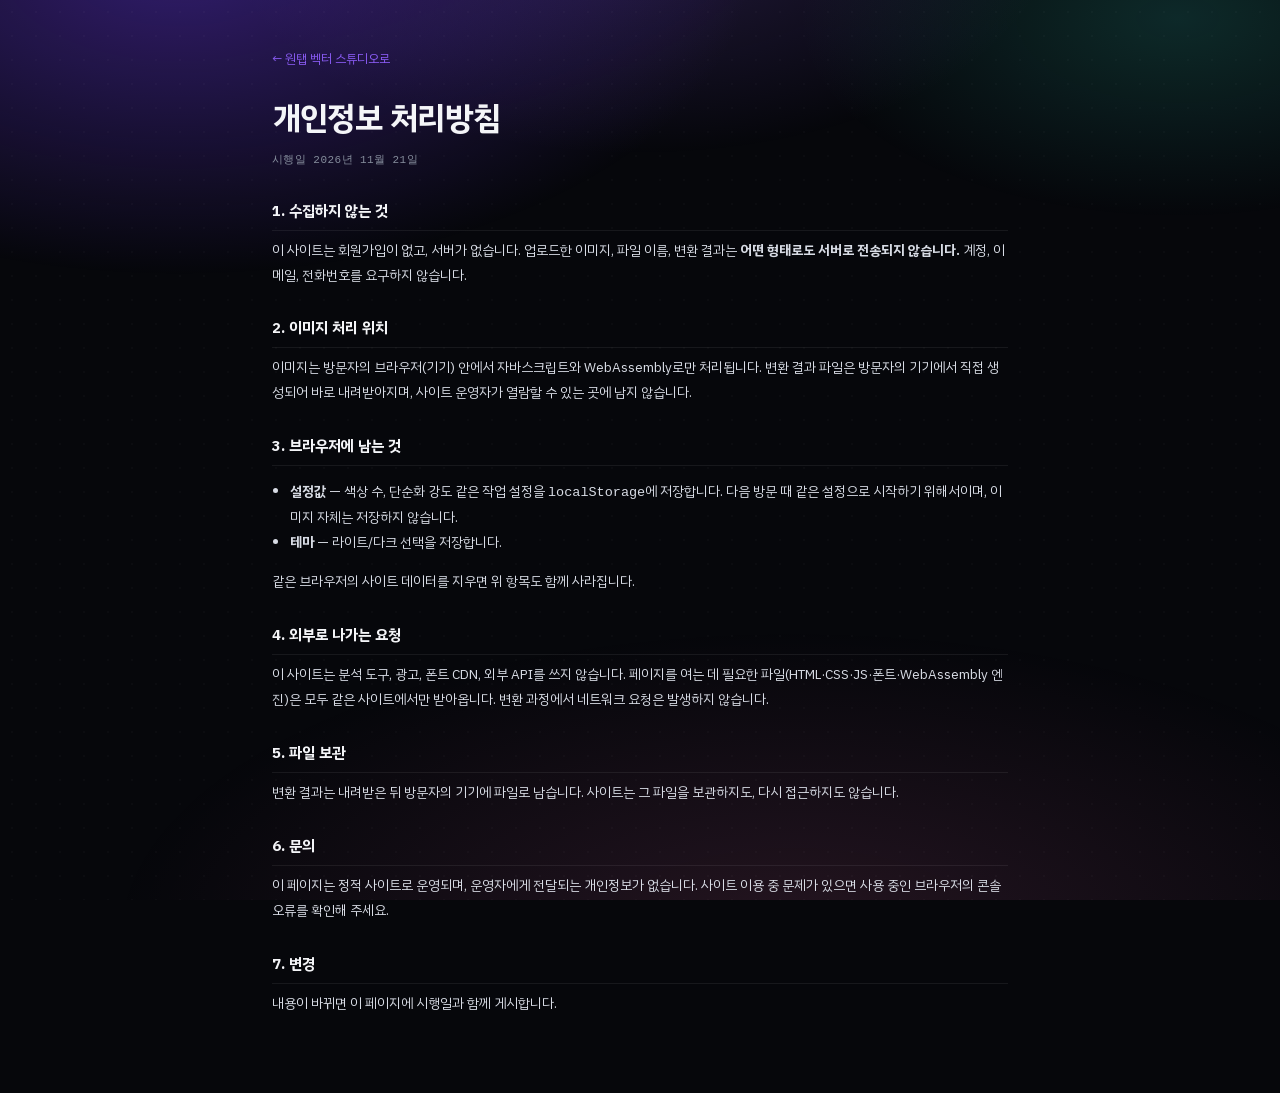
==== commit ea5bbe52: "Add VTracer WASM precision engine for low-res logos - Sourcing: visioncortex/vtracer (7.5k stars, MI" ====
--- a/privacy.html
+++ b/privacy.html
@@ -31,7 +31,7 @@
   <p>이 사이트는 회원가입이 없고, 서버가 없습니다. 업로드한 이미지, 파일 이름, 변환 결과는 <b>어떤 형태로도 서버로 전송되지 않습니다.</b> 계정, 이메일, 전화번호를 요구하지 않습니다.</p>
 
   <h2>2. 이미지 처리 위치</h2>
-  <p>이미지는 방문자의 브라우저(기기) 안에서 자바스크립트로만 처리됩니다. 변환 결과 파일은 방문자의 기기에서 직접 생성되어 바로 내려받아지며, 사이트 운영자가 열람할 수 있는 곳에 남지 않습니다.</p>
+  <p>이미지는 방문자의 브라우저(기기) 안에서 자바스크립트와 WebAssembly로만 처리됩니다. 변환 결과 파일은 방문자의 기기에서 직접 생성되어 바로 내려받아지며, 사이트 운영자가 열람할 수 있는 곳에 남지 않습니다.</p>
 
   <h2>3. 브라우저에 남는 것</h2>
   <ul>
@@ -41,7 +41,7 @@
   <p>같은 브라우저의 사이트 데이터를 지우면 위 항목도 함께 사라집니다.</p>
 
   <h2>4. 외부로 나가는 요청</h2>
-  <p>이 사이트는 분석 도구, 광고, 폰트 CDN, 외부 API를 쓰지 않습니다. 페이지를 여는 데 필요한 파일(HTML·CSS·JS·폰트)은 모두 같은 사이트에서만 받아옵니다. 변환 과정에서 네트워크 요청은 발생하지 않습니다.</p>
+  <p>이 사이트는 분석 도구, 광고, 폰트 CDN, 외부 API를 쓰지 않습니다. 페이지를 여는 데 필요한 파일(HTML·CSS·JS·폰트·WebAssembly 엔진)은 모두 같은 사이트에서만 받아옵니다. 변환 과정에서 네트워크 요청은 발생하지 않습니다.</p>
 
   <h2>5. 파일 보관</h2>
   <p>변환 결과는 내려받은 뒤 방문자의 기기에 파일로 남습니다. 사이트는 그 파일을 보관하지도, 다시 접근하지도 않습니다.</p>
--- a/styles.css
+++ b/styles.css
@@ -347,6 +347,19 @@
   gap: 14px;
   align-items: start;
 }
+/* 화면 제목(h1) — 그리드 첫 줄을 다 쓰고, 아래 단은 그대로 둔다. */
+.view-head {
+  grid-column: 1 / -1;
+  display: flex; align-items: baseline; gap: 10px; flex-wrap: wrap;
+  margin: -2px 0 0;
+}
+.view-head h1 {
+  font-size: clamp(18px, 2vw, 22px); font-weight: 700;
+  letter-spacing: -.035em; line-height: 1.2; color: var(--ink);
+}
+.view-head p { font-size: 12.5px; line-height: 1.5; color: var(--ink-3); }
+/* 제목 줄 높이만큼 스테이지 높이를 줄여 첫 화면 안에 들어오게 한다. */
+.studio--titled .stage { height: calc(100vh - var(--topbar-h) - 96px); }
 .panel {
   background-color: var(--panel-bg);
   background-image: linear-gradient(158deg, var(--glass-2), transparent 62%);
@@ -468,6 +481,18 @@
   display: flex; border: 1px solid var(--edge); border-radius: 8px; overflow: hidden;
   background: var(--glass);
 }
+.seg-wide { width: 100%; margin-bottom: 2px; }
+.seg-wide button { flex: 1 1 0; padding: 7px 4px; font-size: 12px; font-weight: 600; }
+.engine-badge {
+  margin: 8px 0 0; font-size: 11px; letter-spacing: .01em; color: var(--ink-dim);
+  display: flex; align-items: center; gap: 6px;
+}
+.engine-badge::before {
+  content: ""; width: 6px; height: 6px; border-radius: 50%;
+  background: var(--ink-dim); opacity: .8;
+}
+.engine-badge.is-precise { color: var(--ok); }
+.engine-badge.is-precise::before { background: var(--ok); box-shadow: 0 0 8px var(--ok); }
 .seg button {
   flex: 1; height: 30px; font-size: 12px; font-weight: 600; color: var(--ink-3);
   background: transparent; border-right: 1px solid var(--hairline);
@@ -747,6 +772,10 @@
   .studio { grid-template-columns: 1fr; }
   .panel-in, .panel-out { position: static; max-height: none; }
   .stage { order: -1; height: auto; min-height: 0; }
+  .studio--titled .stage { height: auto; }
+  .view-head { order: -2; margin-top: 0; gap: 3px; }
+  .view-head h1 { font-size: 17px; }
+  .view-head p { font-size: 11.5px; }
   .compare { grid-template-columns: 1fr; grid-auto-rows: minmax(220px, 42vh); }
   .pane { min-height: 0; }
   .bar-in { gap: 12px; padding: 0 14px; }
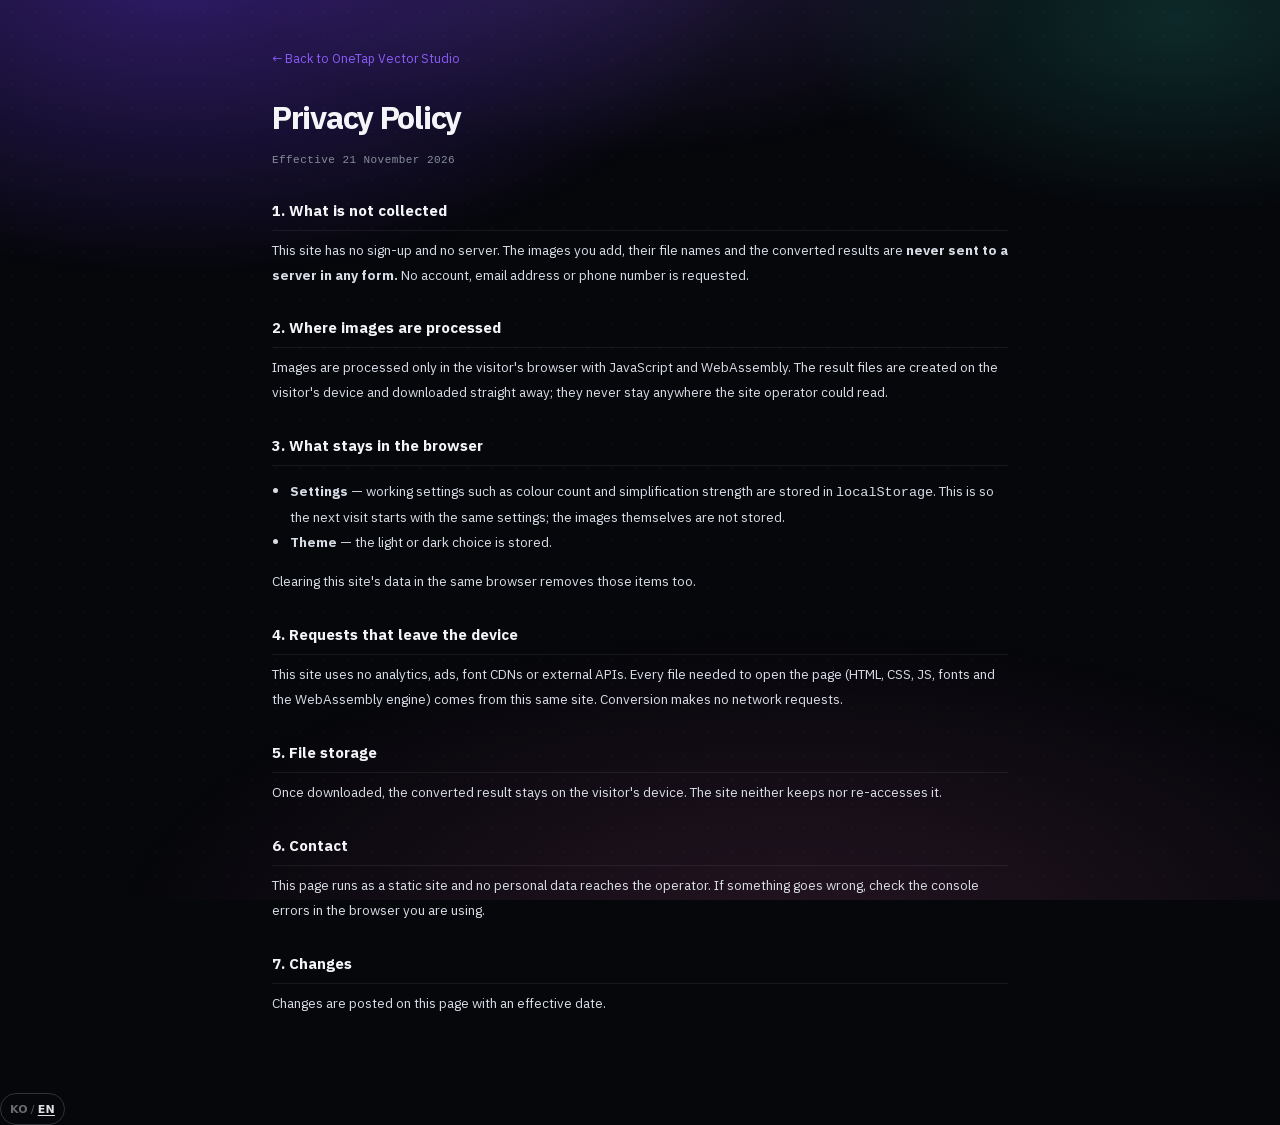
==== commit deb5e5e8: "fix(i18n): 동적 수치·통계 문구 번역 및 모바일 헤더 정리" ====
--- a/privacy.html
+++ b/privacy.html
@@ -52,5 +52,6 @@
   <h2>7. 변경</h2>
   <p>내용이 바뀌면 이 페이지에 시행일과 함께 게시합니다.</p>
 </main>
+<script src="i18n.js"></script>
 </body>
 </html>
